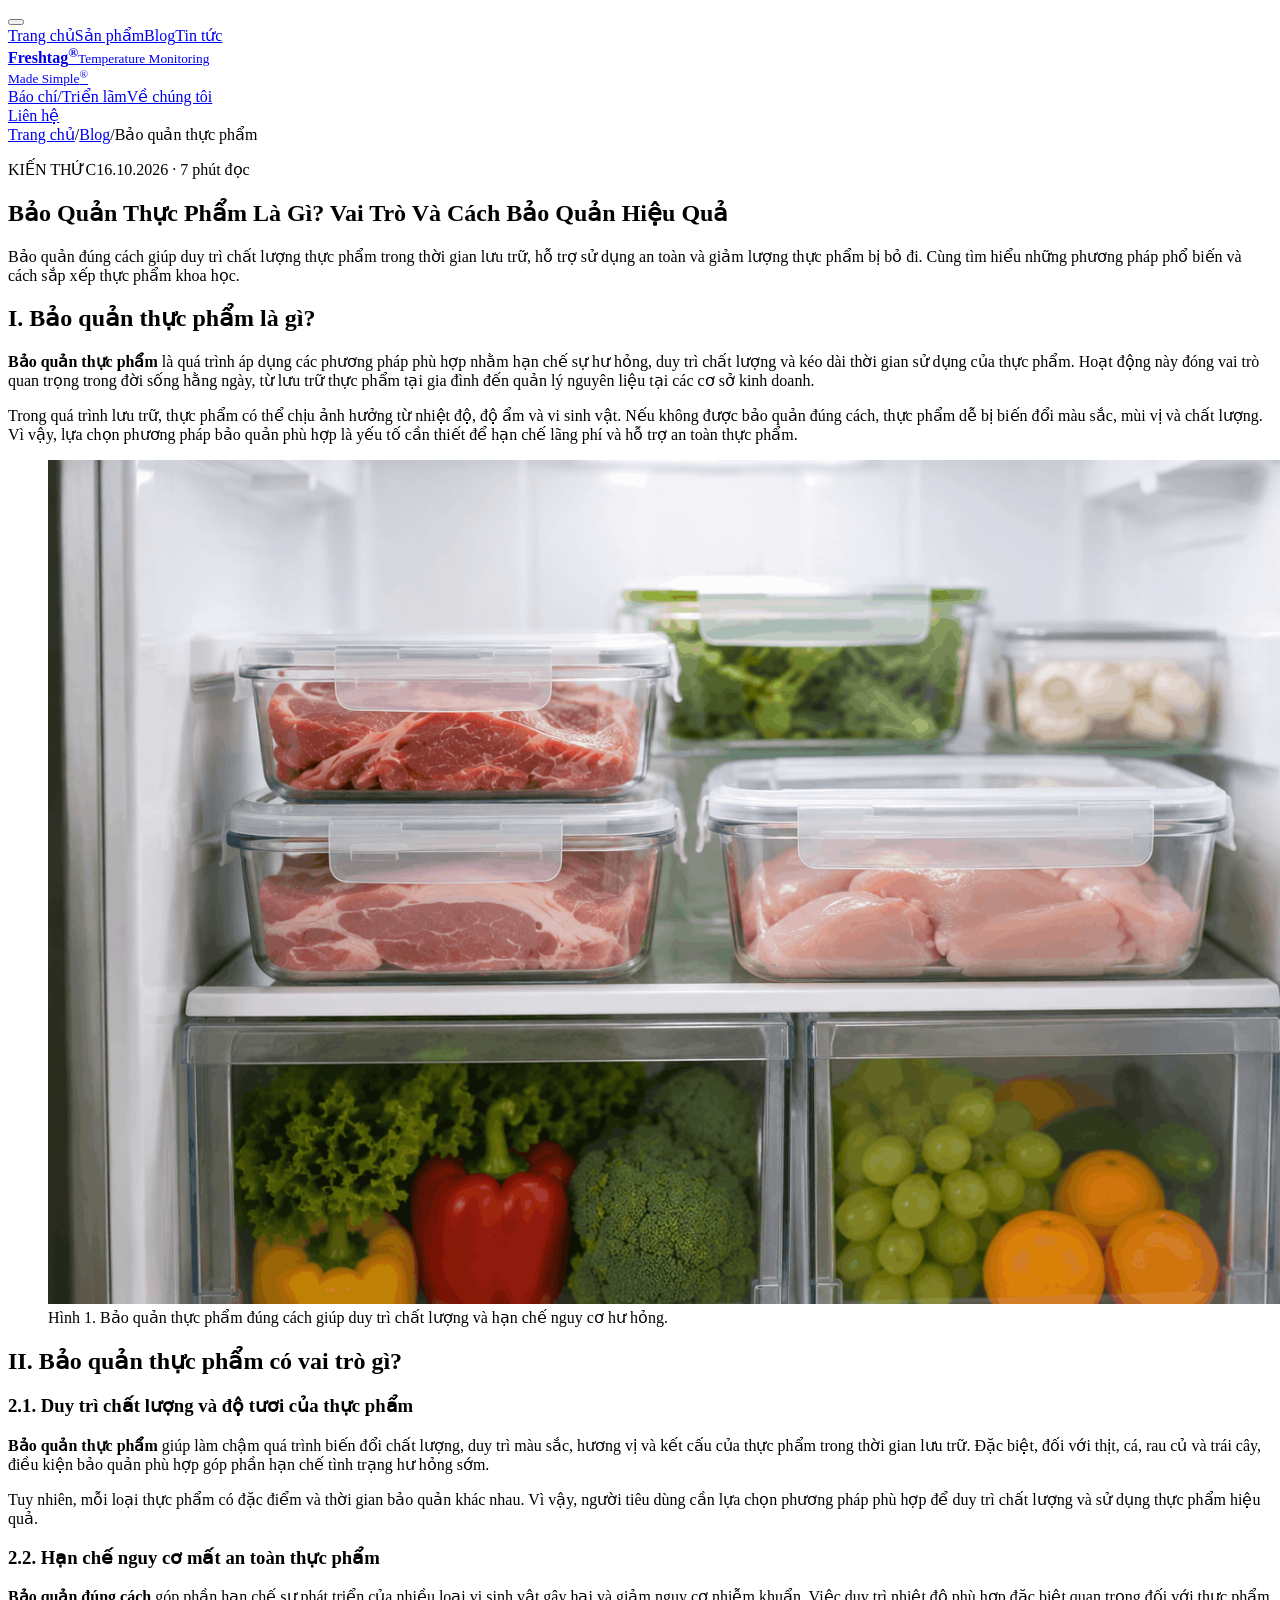
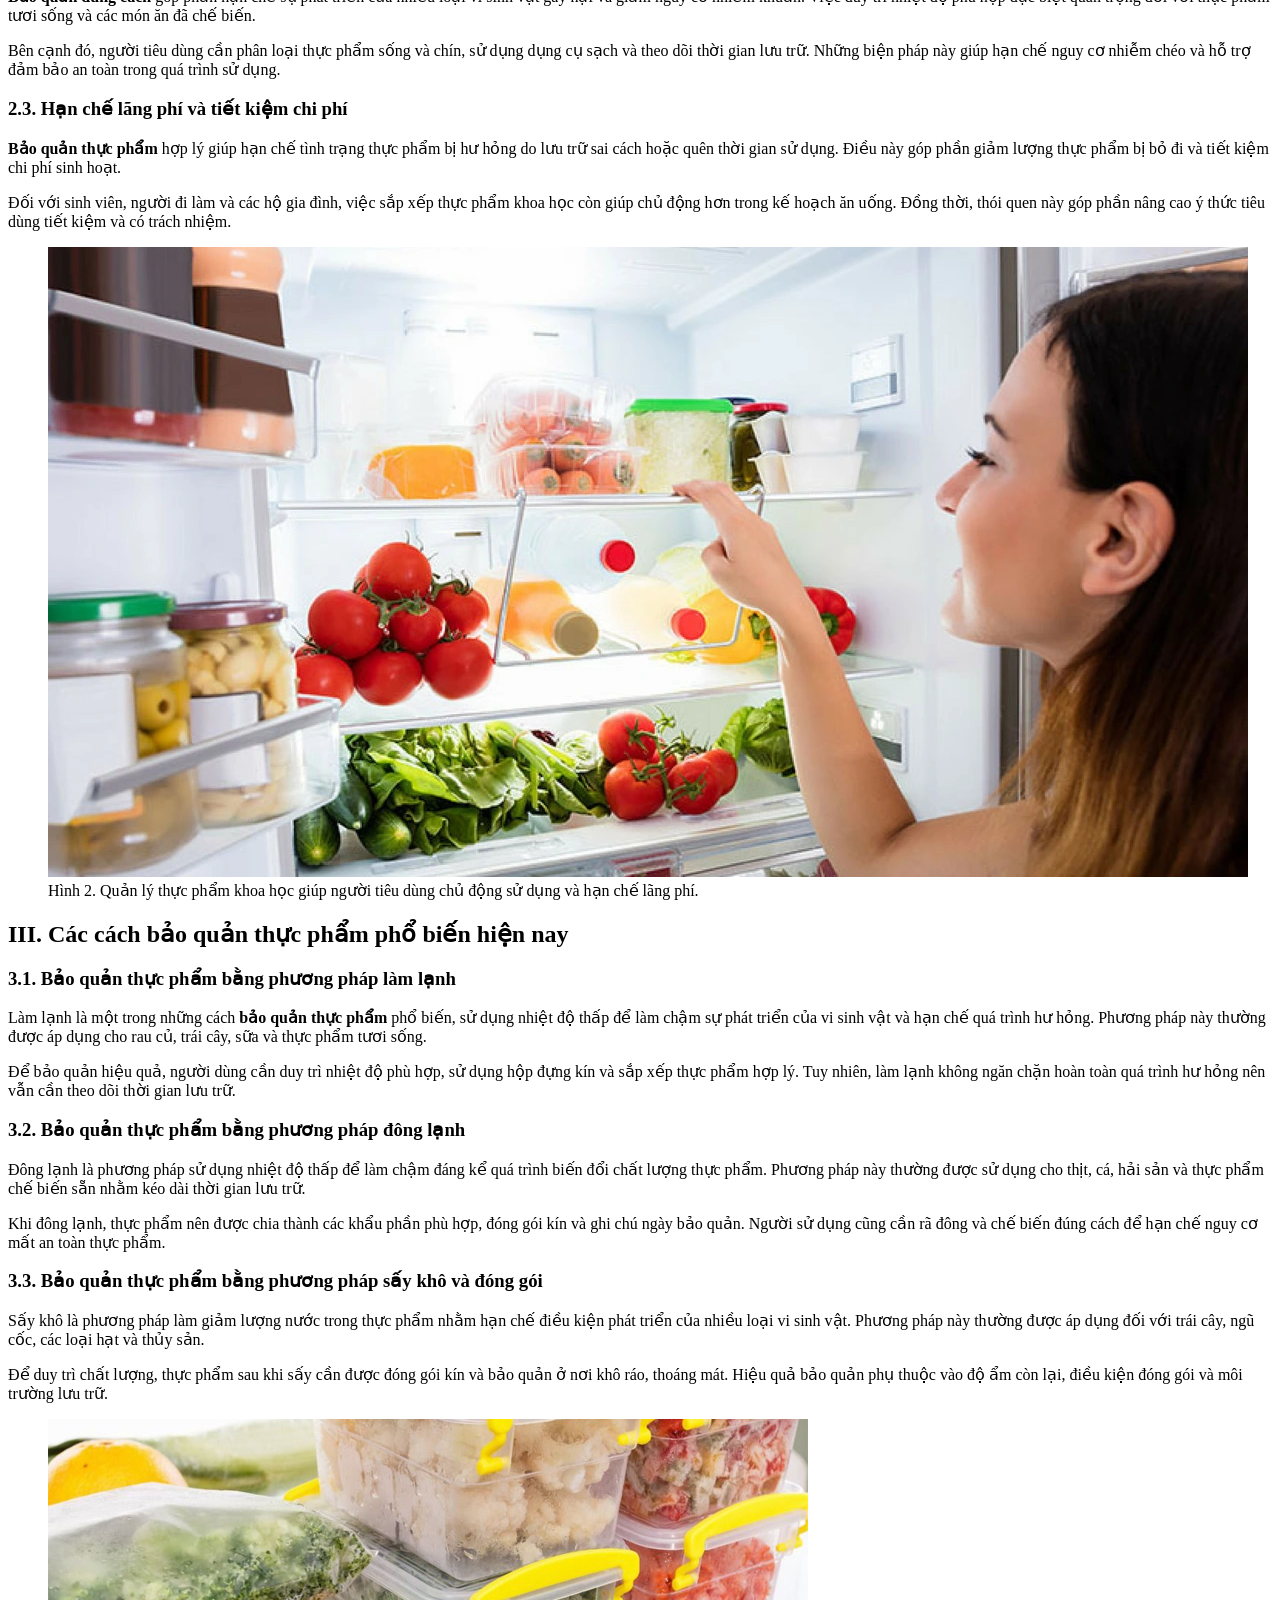
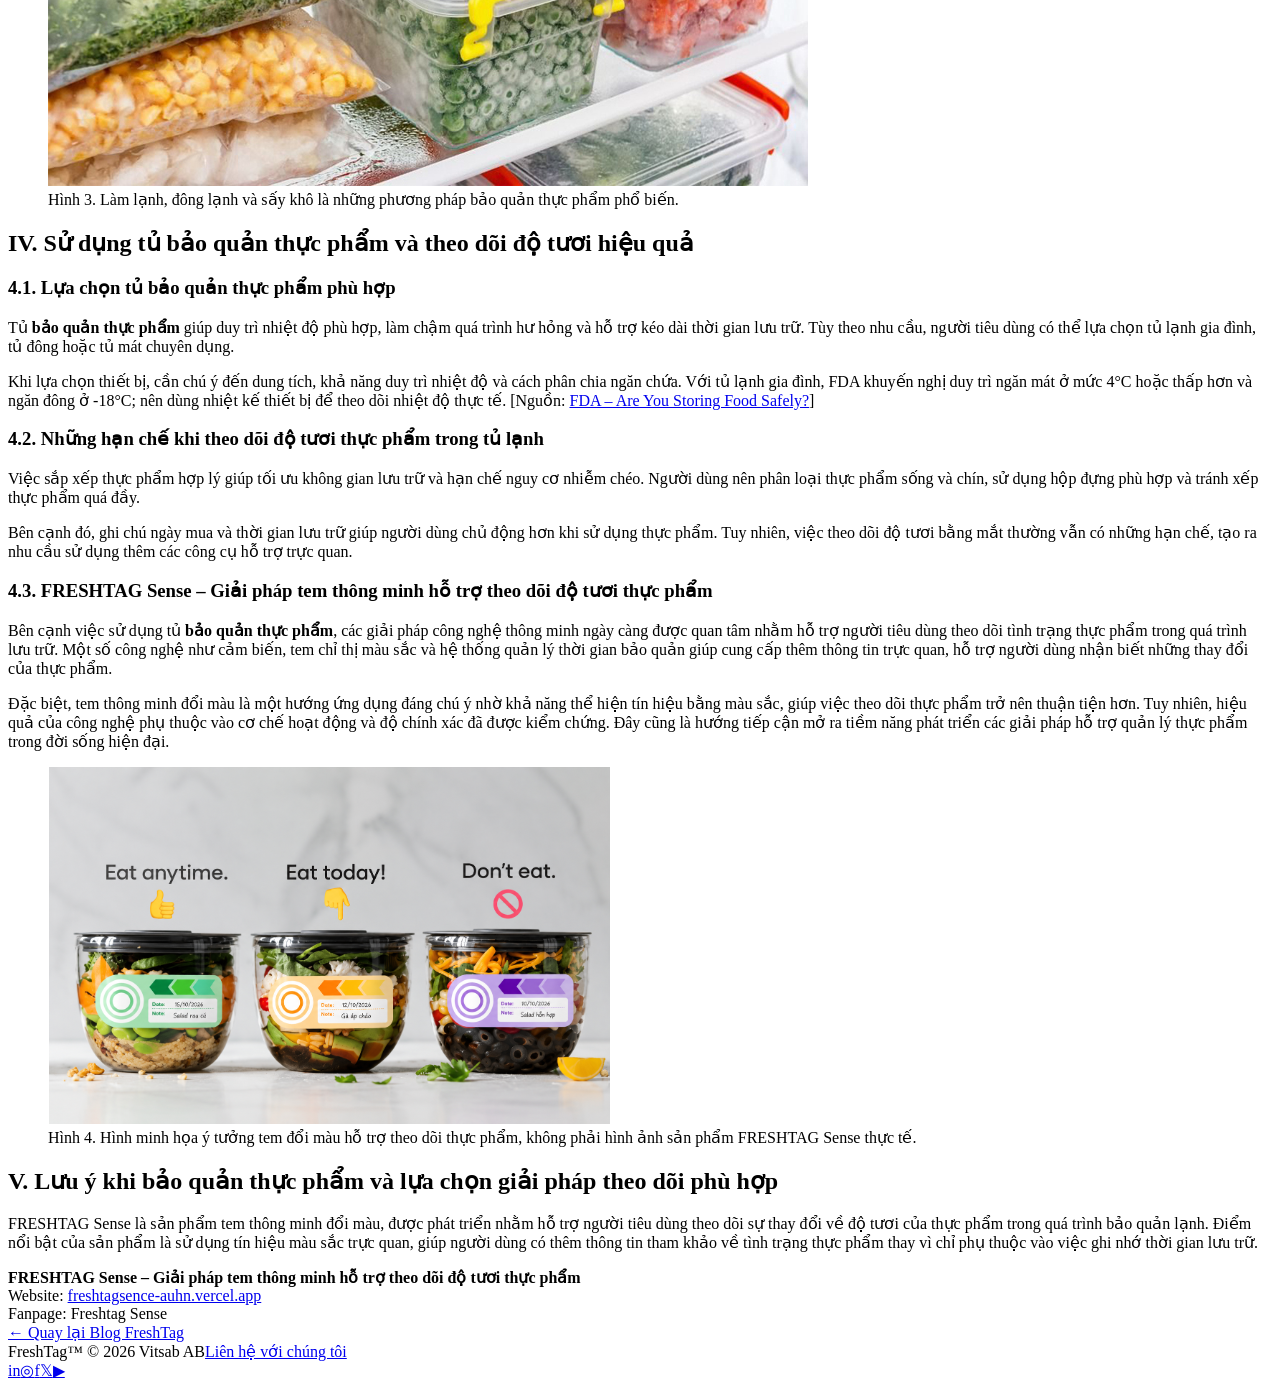
==== bai-viet-bao-quan-thuc-pham.html @ 9b14999d "anh blog 2" ====
<!doctype html>
<html lang="vi">
<head>
  <meta charset="utf-8">
  <meta name="viewport" content="width=device-width, initial-scale=1">
  <meta name="theme-color" content="#ffffff">
  <meta name="description" content="Tìm hiểu vai trò của việc bảo quản thực phẩm, các cách làm lạnh, đông lạnh, sấy khô và mẹo sắp xếp để duy trì chất lượng thực phẩm.">
  <meta name="robots" content="index,follow">
  <link rel="canonical" href="https://freshtag.vn/bai-viet-bao-quan-thuc-pham.html">
  <meta property="og:type" content="article">
  <meta property="og:title" content="Bảo Quản Thực Phẩm Là Gì? Vai Trò Và Cách Bảo Quản Hiệu Quả">
  <meta property="og:description" content="Các phương pháp bảo quản phổ biến và cách tổ chức thực phẩm để giữ chất lượng, hạn chế lãng phí.">
  <meta property="og:image" content="https://freshtag.vn/image/bao-quan-thuc-pham.svg">
  <meta property="og:url" content="https://freshtag.vn/bai-viet-bao-quan-thuc-pham.html">
  <title>Bảo Quản Thực Phẩm Là Gì? Vai Trò Và Cách Bảo Quản Hiệu Quả | FreshTag</title>
  <link rel="preconnect" href="https://fonts.googleapis.com">
  <link rel="preconnect" href="https://fonts.gstatic.com" crossorigin>
  <link rel="stylesheet" href="style.css">
  <script src="script.js" defer></script>
  <script type="application/ld+json">{"@context":"https://schema.org","@type":"BlogPosting","headline":"Bảo Quản Thực Phẩm Là Gì? Vai Trò Và Cách Bảo Quản Hiệu Quả","description":"Tìm hiểu vai trò của việc bảo quản thực phẩm, các cách làm lạnh, đông lạnh, sấy khô và mẹo sắp xếp để duy trì chất lượng thực phẩm.","image":"https://freshtag.vn/image/bao-quan-thuc-pham.svg","datePublished":"2026-10-16","dateModified":"2026-10-16","inLanguage":"vi","mainEntityOfPage":{"@type":"WebPage","@id":"https://freshtag.vn/bai-viet-bao-quan-thuc-pham.html"},"author":{"@type":"Organization","name":"FreshTag Sense"},"publisher":{"@type":"Organization","name":"FreshTag | Vitsab AB","url":"https://freshtag.vn/"}}</script>
</head>
<body>
  <header class="site-header"><div class="header-main"><button class="menu-toggle" type="button" aria-label="Mở menu" aria-expanded="false"><span></span><span></span><span></span></button><nav class="nav-group nav-left" aria-label="Điều hướng chính"><a href="index.html">Trang chủ</a><a href="san-pham.html">Sản phẩm</a><a class="active" href="blog.html" aria-current="page">Blog</a><a href="index.html#gioi-thieu">Tin tức</a></nav><a class="brand" href="index.html" aria-label="FreshTag — trang chủ"><span class="stoplight" aria-hidden="true"><i></i><i></i><i></i></span><span class="brand-wording"><strong>Freshtag<sup>®</sup></strong><small>Temperature Monitoring<br>Made Simple<sup>®</sup></small></span></a><nav class="nav-group nav-right" aria-label="Thông tin"><a href="index.html#san-pham">Báo chí/Triển lãm</a><a href="index.html#gioi-thieu">Về chúng tôi</a></nav></div><div class="contact-row"><span></span><a href="mailto:hello@freshtag.vn">Liên hệ</a><span></span></div></header>
  <main class="page-content article-page">
    <nav class="breadcrumbs" aria-label="Điều hướng đường dẫn"><a href="index.html">Trang chủ</a><span>/</span><a href="blog.html">Blog</a><span>/</span><span>Bảo quản thực phẩm</span></nav>
    <article>
      <header class="article-header"><p class="post-meta"><span>KIẾN THỨC</span><time datetime="2026-10-16">16.10.2026</time> · 7 phút đọc</p><h1>Bảo Quản Thực Phẩm Là Gì? Vai Trò Và Cách Bảo Quản Hiệu Quả</h1><p class="article-intro">Bảo quản đúng cách giúp duy trì chất lượng thực phẩm trong thời gian lưu trữ, hỗ trợ sử dụng an toàn và giảm lượng thực phẩm bị bỏ đi. Cùng tìm hiểu những phương pháp phổ biến và cách sắp xếp thực phẩm khoa học.</p></header>
      <div class="article-body">
        <h2>I. Bảo quản thực phẩm là gì?</h2>
        <p><strong>Bảo quản thực phẩm</strong> là quá trình áp dụng các phương pháp phù hợp nhằm hạn chế sự hư hỏng, duy trì chất lượng và kéo dài thời gian sử dụng của thực phẩm. Hoạt động này đóng vai trò quan trọng trong đời sống hằng ngày, từ lưu trữ thực phẩm tại gia đình đến quản lý nguyên liệu tại các cơ sở kinh doanh.</p>
        <p>Trong quá trình lưu trữ, thực phẩm có thể chịu ảnh hưởng từ nhiệt độ, độ ẩm và vi sinh vật. Nếu không được bảo quản đúng cách, thực phẩm dễ bị biến đổi màu sắc, mùi vị và chất lượng. Vì vậy, lựa chọn phương pháp bảo quản phù hợp là yếu tố cần thiết để hạn chế lãng phí và hỗ trợ an toàn thực phẩm.</p>
        <figure class="article-cover-image"><img src="./image/hinh 1 blog 2.png" alt="Thực phẩm tươi được phân loại trong tủ lạnh"><figcaption>Hình 1. Bảo quản thực phẩm đúng cách giúp duy trì chất lượng và hạn chế nguy cơ hư hỏng.</figcaption></figure>

        <h2>II. Bảo quản thực phẩm có vai trò gì?</h2>
        <h3>2.1. Duy trì chất lượng và độ tươi của thực phẩm</h3>
        <p><strong>Bảo quản thực phẩm</strong> giúp làm chậm quá trình biến đổi chất lượng, duy trì màu sắc, hương vị và kết cấu của thực phẩm trong thời gian lưu trữ. Đặc biệt, đối với thịt, cá, rau củ và trái cây, điều kiện bảo quản phù hợp góp phần hạn chế tình trạng hư hỏng sớm.</p>
        <p>Tuy nhiên, mỗi loại thực phẩm có đặc điểm và thời gian bảo quản khác nhau. Vì vậy, người tiêu dùng cần lựa chọn phương pháp phù hợp để duy trì chất lượng và sử dụng thực phẩm hiệu quả.</p>
        <h3>2.2. Hạn chế nguy cơ mất an toàn thực phẩm</h3>
        <p><strong>Bảo quản đúng cách</strong> góp phần hạn chế sự phát triển của nhiều loại vi sinh vật gây hại và giảm nguy cơ nhiễm khuẩn. Việc duy trì nhiệt độ phù hợp đặc biệt quan trọng đối với thực phẩm tươi sống và các món ăn đã chế biến.</p>
        <p>Bên cạnh đó, người tiêu dùng cần phân loại thực phẩm sống và chín, sử dụng dụng cụ sạch và theo dõi thời gian lưu trữ. Những biện pháp này giúp hạn chế nguy cơ nhiễm chéo và hỗ trợ đảm bảo an toàn trong quá trình sử dụng.</p>
        <h3>2.3. Hạn chế lãng phí và tiết kiệm chi phí</h3>
        <p><strong>Bảo quản thực phẩm</strong> hợp lý giúp hạn chế tình trạng thực phẩm bị hư hỏng do lưu trữ sai cách hoặc quên thời gian sử dụng. Điều này góp phần giảm lượng thực phẩm bị bỏ đi và tiết kiệm chi phí sinh hoạt.</p>
        <p>Đối với sinh viên, người đi làm và các hộ gia đình, việc sắp xếp thực phẩm khoa học còn giúp chủ động hơn trong kế hoạch ăn uống. Đồng thời, thói quen này góp phần nâng cao ý thức tiêu dùng tiết kiệm và có trách nhiệm.</p>
        <figure><img src="./image/hinh 2 blog 2.png" alt="Người phụ nữ sắp xếp hộp rau củ trong tủ lạnh gia đình"><figcaption>Hình 2. Quản lý thực phẩm khoa học giúp người tiêu dùng chủ động sử dụng và hạn chế lãng phí.</figcaption></figure>

        <h2>III. Các cách bảo quản thực phẩm phổ biến hiện nay</h2>
        <h3>3.1. Bảo quản thực phẩm bằng phương pháp làm lạnh</h3>
        <p>Làm lạnh là một trong những cách <strong>bảo quản thực phẩm</strong> phổ biến, sử dụng nhiệt độ thấp để làm chậm sự phát triển của vi sinh vật và hạn chế quá trình hư hỏng. Phương pháp này thường được áp dụng cho rau củ, trái cây, sữa và thực phẩm tươi sống.</p>
        <p>Để bảo quản hiệu quả, người dùng cần duy trì nhiệt độ phù hợp, sử dụng hộp đựng kín và sắp xếp thực phẩm hợp lý. Tuy nhiên, làm lạnh không ngăn chặn hoàn toàn quá trình hư hỏng nên vẫn cần theo dõi thời gian lưu trữ.</p>
        <h3>3.2. Bảo quản thực phẩm bằng phương pháp đông lạnh</h3>
        <p>Đông lạnh là phương pháp sử dụng nhiệt độ thấp để làm chậm đáng kể quá trình biến đổi chất lượng thực phẩm. Phương pháp này thường được sử dụng cho thịt, cá, hải sản và thực phẩm chế biến sẵn nhằm kéo dài thời gian lưu trữ.</p>
        <p>Khi đông lạnh, thực phẩm nên được chia thành các khẩu phần phù hợp, đóng gói kín và ghi chú ngày bảo quản. Người sử dụng cũng cần rã đông và chế biến đúng cách để hạn chế nguy cơ mất an toàn thực phẩm.</p>
        <h3>3.3. Bảo quản thực phẩm bằng phương pháp sấy khô và đóng gói</h3>
        <p>Sấy khô là phương pháp làm giảm lượng nước trong thực phẩm nhằm hạn chế điều kiện phát triển của nhiều loại vi sinh vật. Phương pháp này thường được áp dụng đối với trái cây, ngũ cốc, các loại hạt và thủy sản.</p>
        <p>Để duy trì chất lượng, thực phẩm sau khi sấy cần được đóng gói kín và bảo quản ở nơi khô ráo, thoáng mát. Hiệu quả bảo quản phụ thuộc vào độ ẩm còn lại, điều kiện đóng gói và môi trường lưu trữ.</p>
        <figure><img src="./image/hinh 3 blog 2.png" alt="Thực phẩm tươi, hũ bảo quản và túi thực phẩm đóng gói trên bàn bếp"><figcaption>Hình 3. Làm lạnh, đông lạnh và sấy khô là những phương pháp bảo quản thực phẩm phổ biến.</figcaption></figure>

        <h2>IV. Sử dụng tủ bảo quản thực phẩm và theo dõi độ tươi hiệu quả</h2>
        <h3>4.1. Lựa chọn tủ bảo quản thực phẩm phù hợp</h3>
        <p>Tủ <strong>bảo quản thực phẩm</strong> giúp duy trì nhiệt độ phù hợp, làm chậm quá trình hư hỏng và hỗ trợ kéo dài thời gian lưu trữ. Tùy theo nhu cầu, người tiêu dùng có thể lựa chọn tủ lạnh gia đình, tủ đông hoặc tủ mát chuyên dụng.</p>
        <p>Khi lựa chọn thiết bị, cần chú ý đến dung tích, khả năng duy trì nhiệt độ và cách phân chia ngăn chứa. Với tủ lạnh gia đình, FDA khuyến nghị duy trì ngăn mát ở mức 4°C hoặc thấp hơn và ngăn đông ở -18°C; nên dùng nhiệt kế thiết bị để theo dõi nhiệt độ thực tế. [Nguồn: <a href="https://www.fda.gov/consumers/consumer-updates/are-you-storing-food-safely" target="_blank" rel="noopener noreferrer">FDA – Are You Storing Food Safely?</a>]</p>
        <h3>4.2. Những hạn chế khi theo dõi độ tươi thực phẩm trong tủ lạnh</h3>
        <p>Việc sắp xếp thực phẩm hợp lý giúp tối ưu không gian lưu trữ và hạn chế nguy cơ nhiễm chéo. Người dùng nên phân loại thực phẩm sống và chín, sử dụng hộp đựng phù hợp và tránh xếp thực phẩm quá đầy.</p>
        <p>Bên cạnh đó, ghi chú ngày mua và thời gian lưu trữ giúp người dùng chủ động hơn khi sử dụng thực phẩm. Tuy nhiên, việc theo dõi độ tươi bằng mắt thường vẫn có những hạn chế, tạo ra nhu cầu sử dụng thêm các công cụ hỗ trợ trực quan.</p>
        <h3>4.3. FRESHTAG Sense – Giải pháp tem thông minh hỗ trợ theo dõi độ tươi thực phẩm</h3>
        <p>Bên cạnh việc sử dụng tủ <strong>bảo quản thực phẩm</strong>, các giải pháp công nghệ thông minh ngày càng được quan tâm nhằm hỗ trợ người tiêu dùng theo dõi tình trạng thực phẩm trong quá trình lưu trữ. Một số công nghệ như cảm biến, tem chỉ thị màu sắc và hệ thống quản lý thời gian bảo quản giúp cung cấp thêm thông tin trực quan, hỗ trợ người dùng nhận biết những thay đổi của thực phẩm.</p>
        <p>Đặc biệt, tem thông minh đổi màu là một hướng ứng dụng đáng chú ý nhờ khả năng thể hiện tín hiệu bằng màu sắc, giúp việc theo dõi thực phẩm trở nên thuận tiện hơn. Tuy nhiên, hiệu quả của công nghệ phụ thuộc vào cơ chế hoạt động và độ chính xác đã được kiểm chứng. Đây cũng là hướng tiếp cận mở ra tiềm năng phát triển các giải pháp hỗ trợ quản lý thực phẩm trong đời sống hiện đại.</p>
        <figure><img src="./image/hinh 4 blog 2.png" alt="Minh họa ba hộp thực phẩm với tem màu xanh, vàng và tím"><figcaption>Hình 4. Hình minh họa ý tưởng tem đổi màu hỗ trợ theo dõi thực phẩm, không phải hình ảnh sản phẩm FRESHTAG Sense thực tế.</figcaption></figure>

        <h2>V. Lưu ý khi bảo quản thực phẩm và lựa chọn giải pháp theo dõi phù hợp</h2>
        <p>FRESHTAG Sense là sản phẩm tem thông minh đổi màu, được phát triển nhằm hỗ trợ người tiêu dùng theo dõi sự thay đổi về độ tươi của thực phẩm trong quá trình bảo quản lạnh. Điểm nổi bật của sản phẩm là sử dụng tín hiệu màu sắc trực quan, giúp người dùng có thêm thông tin tham khảo về tình trạng thực phẩm thay vì chỉ phụ thuộc vào việc ghi nhớ thời gian lưu trữ.</p>
        <div class="article-brand"><strong>FRESHTAG Sense – Giải pháp tem thông minh hỗ trợ theo dõi độ tươi thực phẩm</strong><br>Website: <a href="https://freshtagsence-auhn.vercel.app/" target="_blank" rel="noopener noreferrer">freshtagsence-auhn.vercel.app</a><br>Fanpage: Freshtag Sense</div>
      </div>
    </article>
    <a class="text-link article-back" href="blog.html">← Quay lại Blog FreshTag</a>
  </main>
  <footer class="site-footer"><span>FreshTag™ © <span data-current-year>2026</span> Vitsab AB</span><a class="footer-contact" href="mailto:hello@freshtag.vn">Liên hệ với chúng tôi</a><nav class="social-links" aria-label="Mạng xã hội"><a class="social linkedin" href="https://www.linkedin.com/" aria-label="LinkedIn">in</a><a class="social instagram" href="https://www.instagram.com/" aria-label="Instagram">◎</a><a class="social facebook" href="https://www.facebook.com/" aria-label="Facebook">f</a><a class="social x-social" href="https://x.com/" aria-label="X">𝕏</a><a class="social youtube" href="https://www.youtube.com/" aria-label="YouTube">▶</a></nav></footer>
</body>
</html>
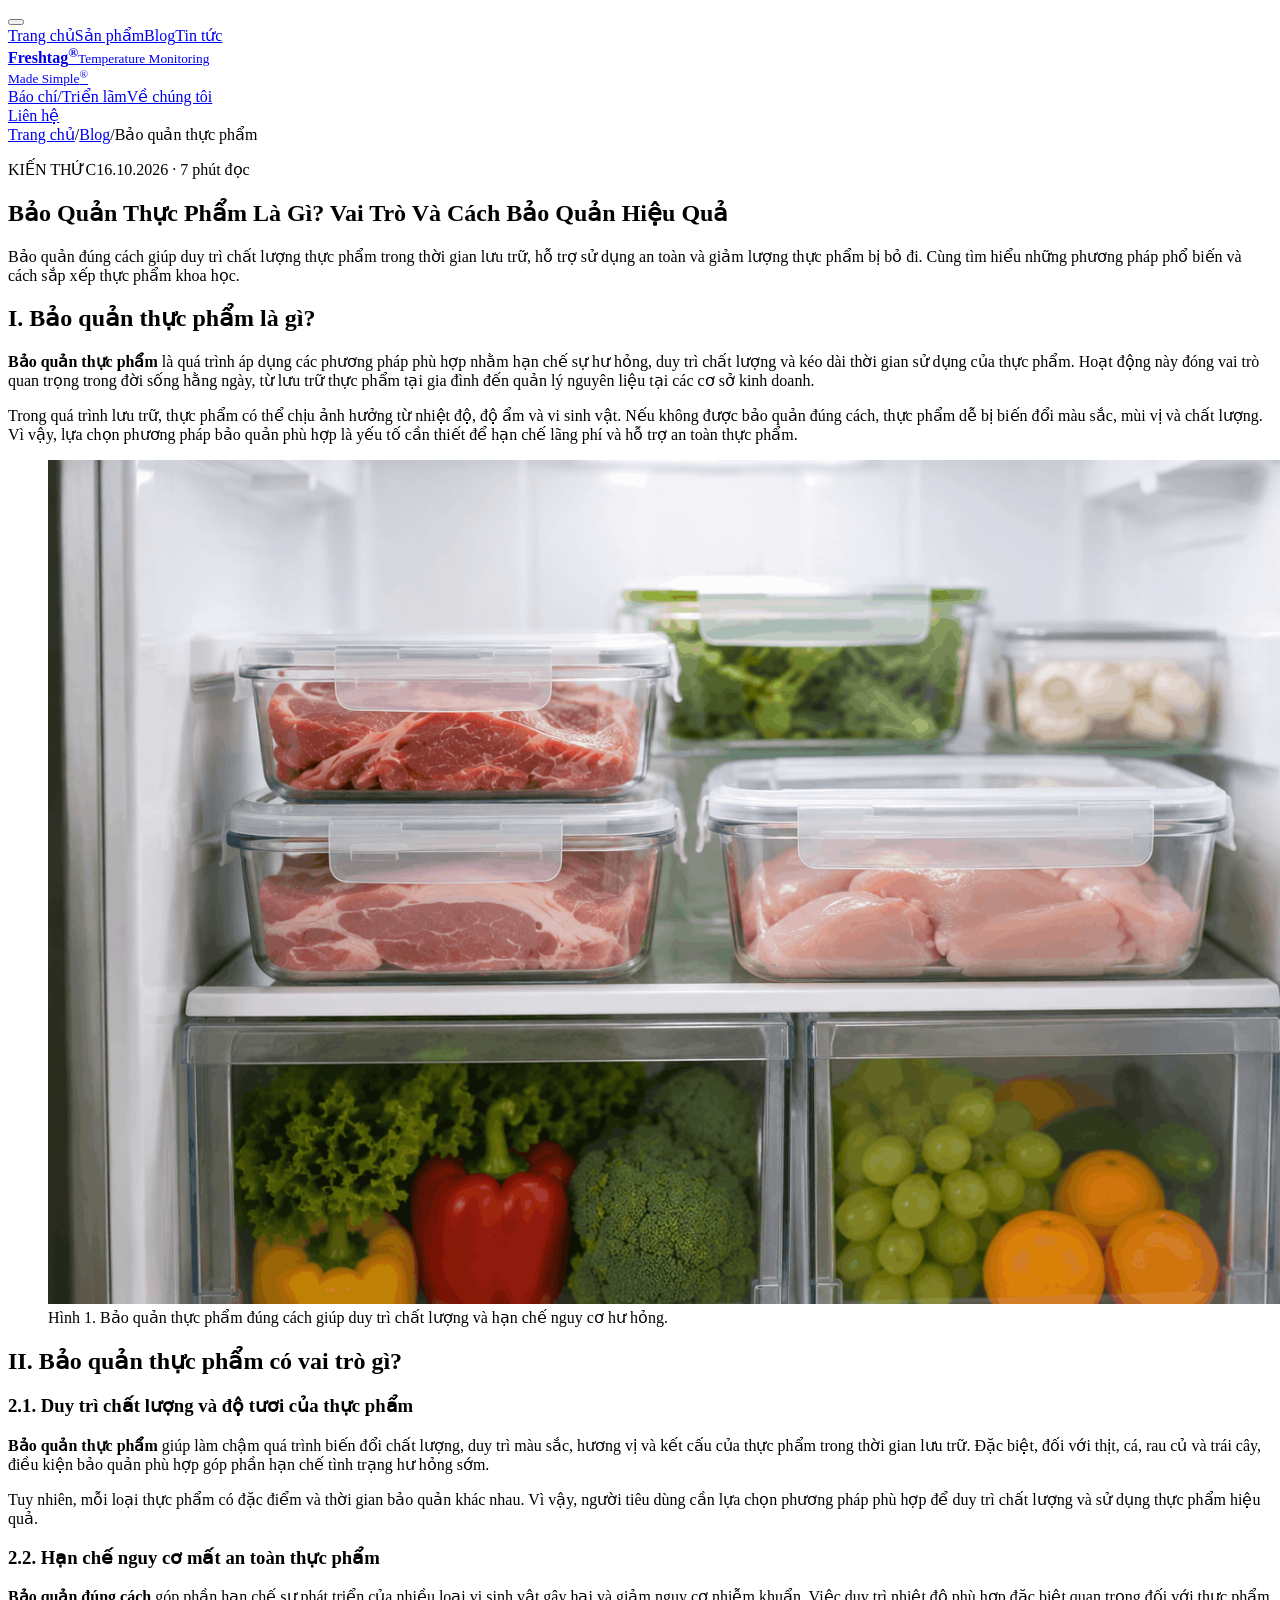
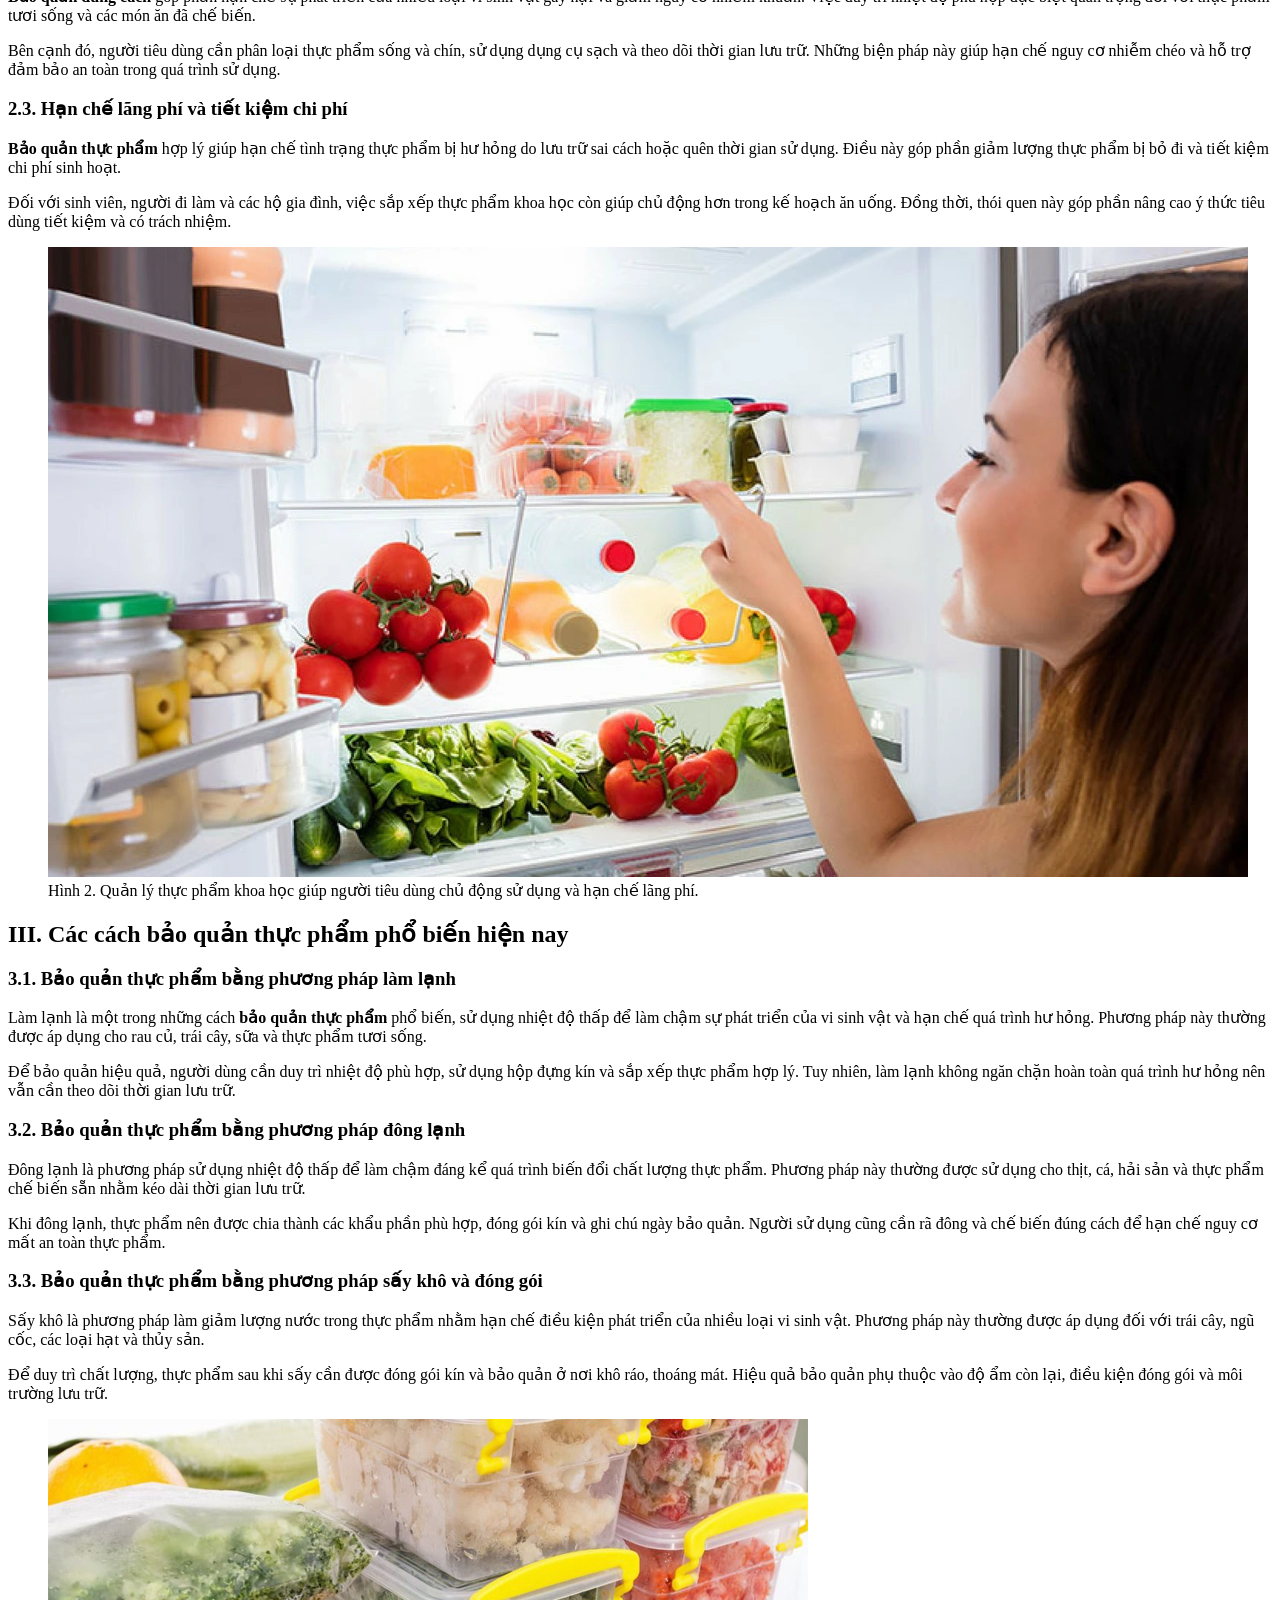
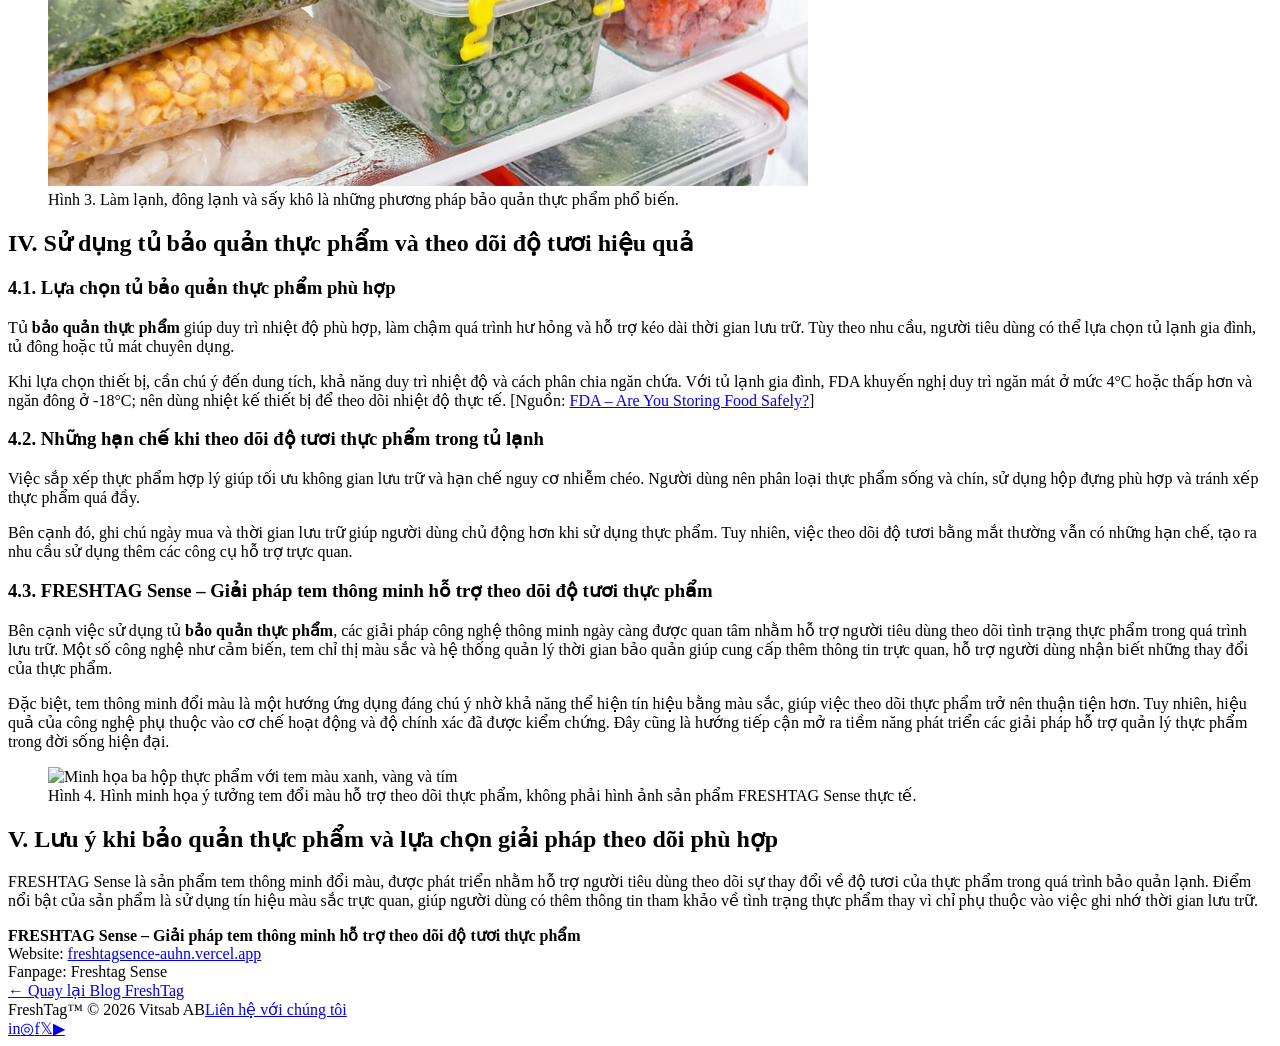
==== commit ed0fd893: "anh blog 3" ====
--- a/bai-viet-bao-quan-thuc-pham.html
+++ b/bai-viet-bao-quan-thuc-pham.html
@@ -65,7 +65,7 @@
         <h3>4.3. FRESHTAG Sense – Giải pháp tem thông minh hỗ trợ theo dõi độ tươi thực phẩm</h3>
         <p>Bên cạnh việc sử dụng tủ <strong>bảo quản thực phẩm</strong>, các giải pháp công nghệ thông minh ngày càng được quan tâm nhằm hỗ trợ người tiêu dùng theo dõi tình trạng thực phẩm trong quá trình lưu trữ. Một số công nghệ như cảm biến, tem chỉ thị màu sắc và hệ thống quản lý thời gian bảo quản giúp cung cấp thêm thông tin trực quan, hỗ trợ người dùng nhận biết những thay đổi của thực phẩm.</p>
         <p>Đặc biệt, tem thông minh đổi màu là một hướng ứng dụng đáng chú ý nhờ khả năng thể hiện tín hiệu bằng màu sắc, giúp việc theo dõi thực phẩm trở nên thuận tiện hơn. Tuy nhiên, hiệu quả của công nghệ phụ thuộc vào cơ chế hoạt động và độ chính xác đã được kiểm chứng. Đây cũng là hướng tiếp cận mở ra tiềm năng phát triển các giải pháp hỗ trợ quản lý thực phẩm trong đời sống hiện đại.</p>
-        <figure><img src="./image/hinh 4 blog 2.png" alt="Minh họa ba hộp thực phẩm với tem màu xanh, vàng và tím"><figcaption>Hình 4. Hình minh họa ý tưởng tem đổi màu hỗ trợ theo dõi thực phẩm, không phải hình ảnh sản phẩm FRESHTAG Sense thực tế.</figcaption></figure>
+        <figure><img src="image/" alt="Minh họa ba hộp thực phẩm với tem màu xanh, vàng và tím"><figcaption>Hình 4. Hình minh họa ý tưởng tem đổi màu hỗ trợ theo dõi thực phẩm, không phải hình ảnh sản phẩm FRESHTAG Sense thực tế.</figcaption></figure>
 
         <h2>V. Lưu ý khi bảo quản thực phẩm và lựa chọn giải pháp theo dõi phù hợp</h2>
         <p>FRESHTAG Sense là sản phẩm tem thông minh đổi màu, được phát triển nhằm hỗ trợ người tiêu dùng theo dõi sự thay đổi về độ tươi của thực phẩm trong quá trình bảo quản lạnh. Điểm nổi bật của sản phẩm là sử dụng tín hiệu màu sắc trực quan, giúp người dùng có thêm thông tin tham khảo về tình trạng thực phẩm thay vì chỉ phụ thuộc vào việc ghi nhớ thời gian lưu trữ.</p>
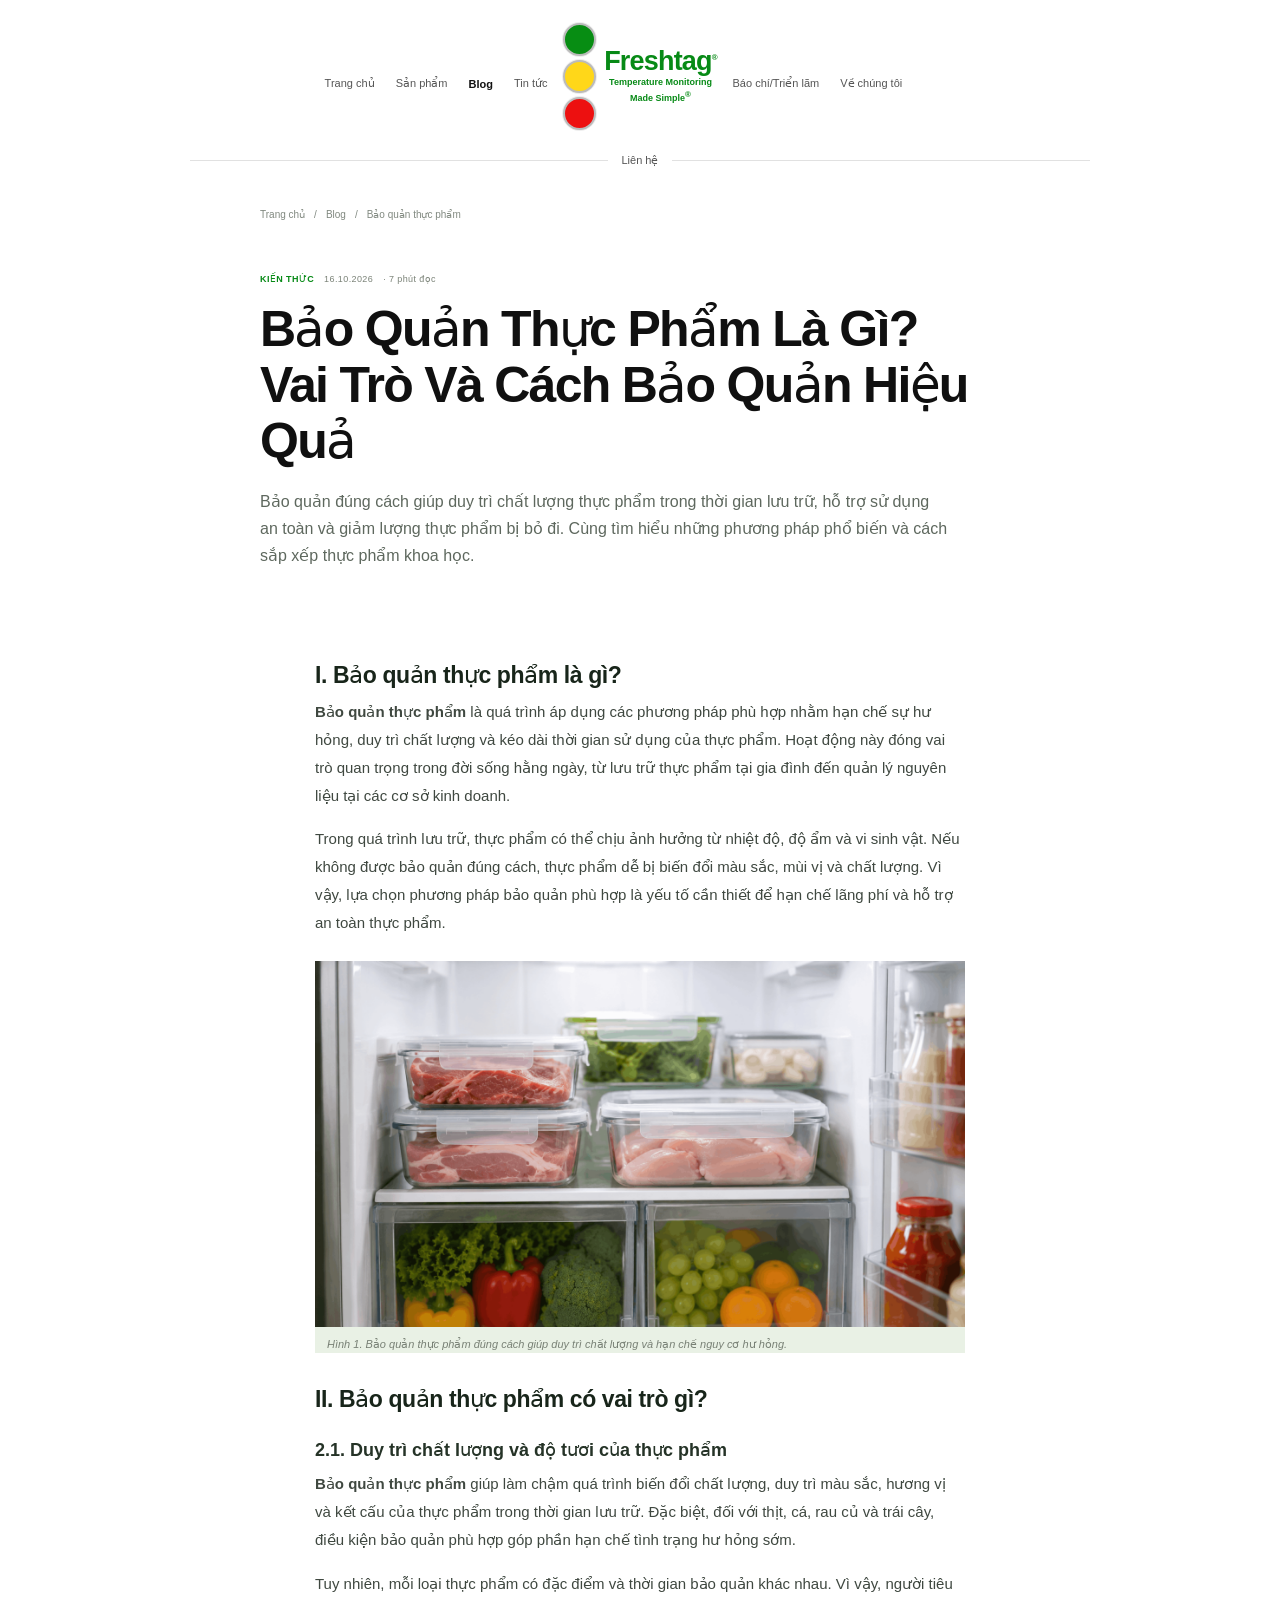
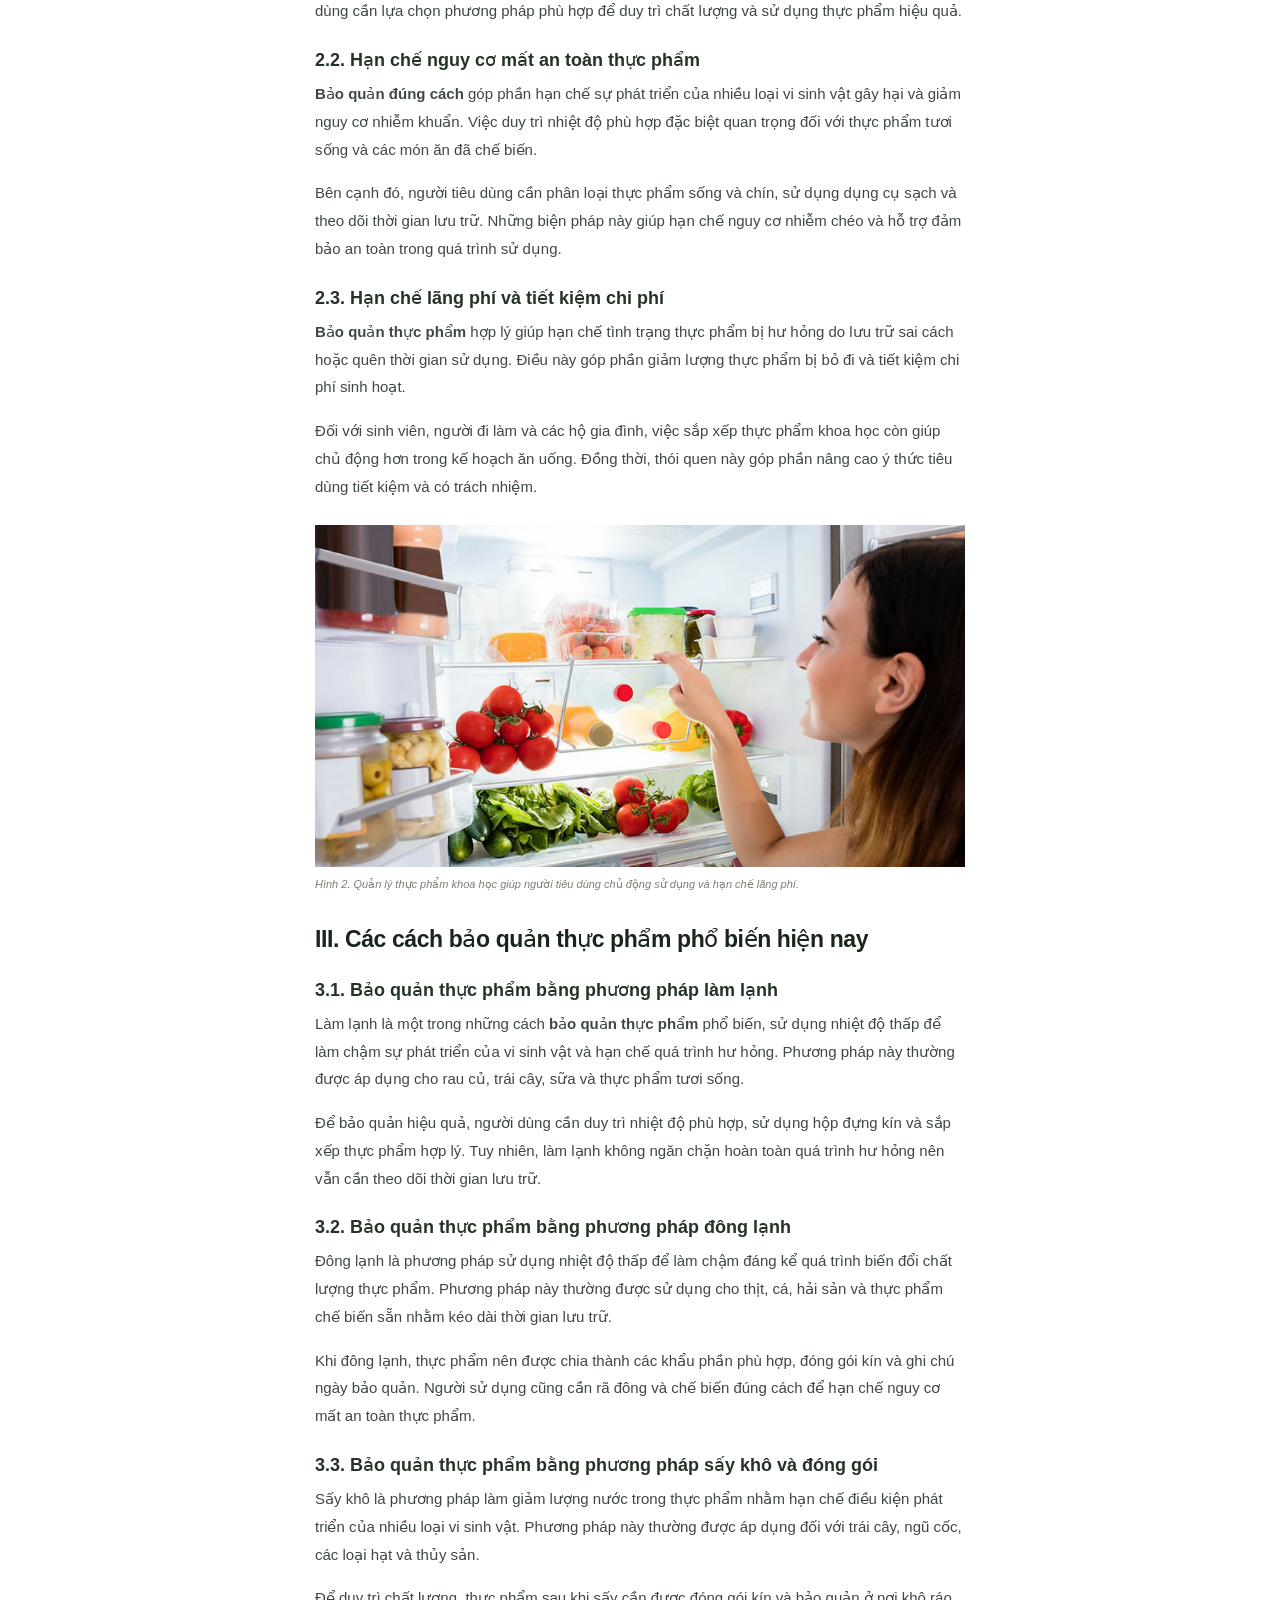
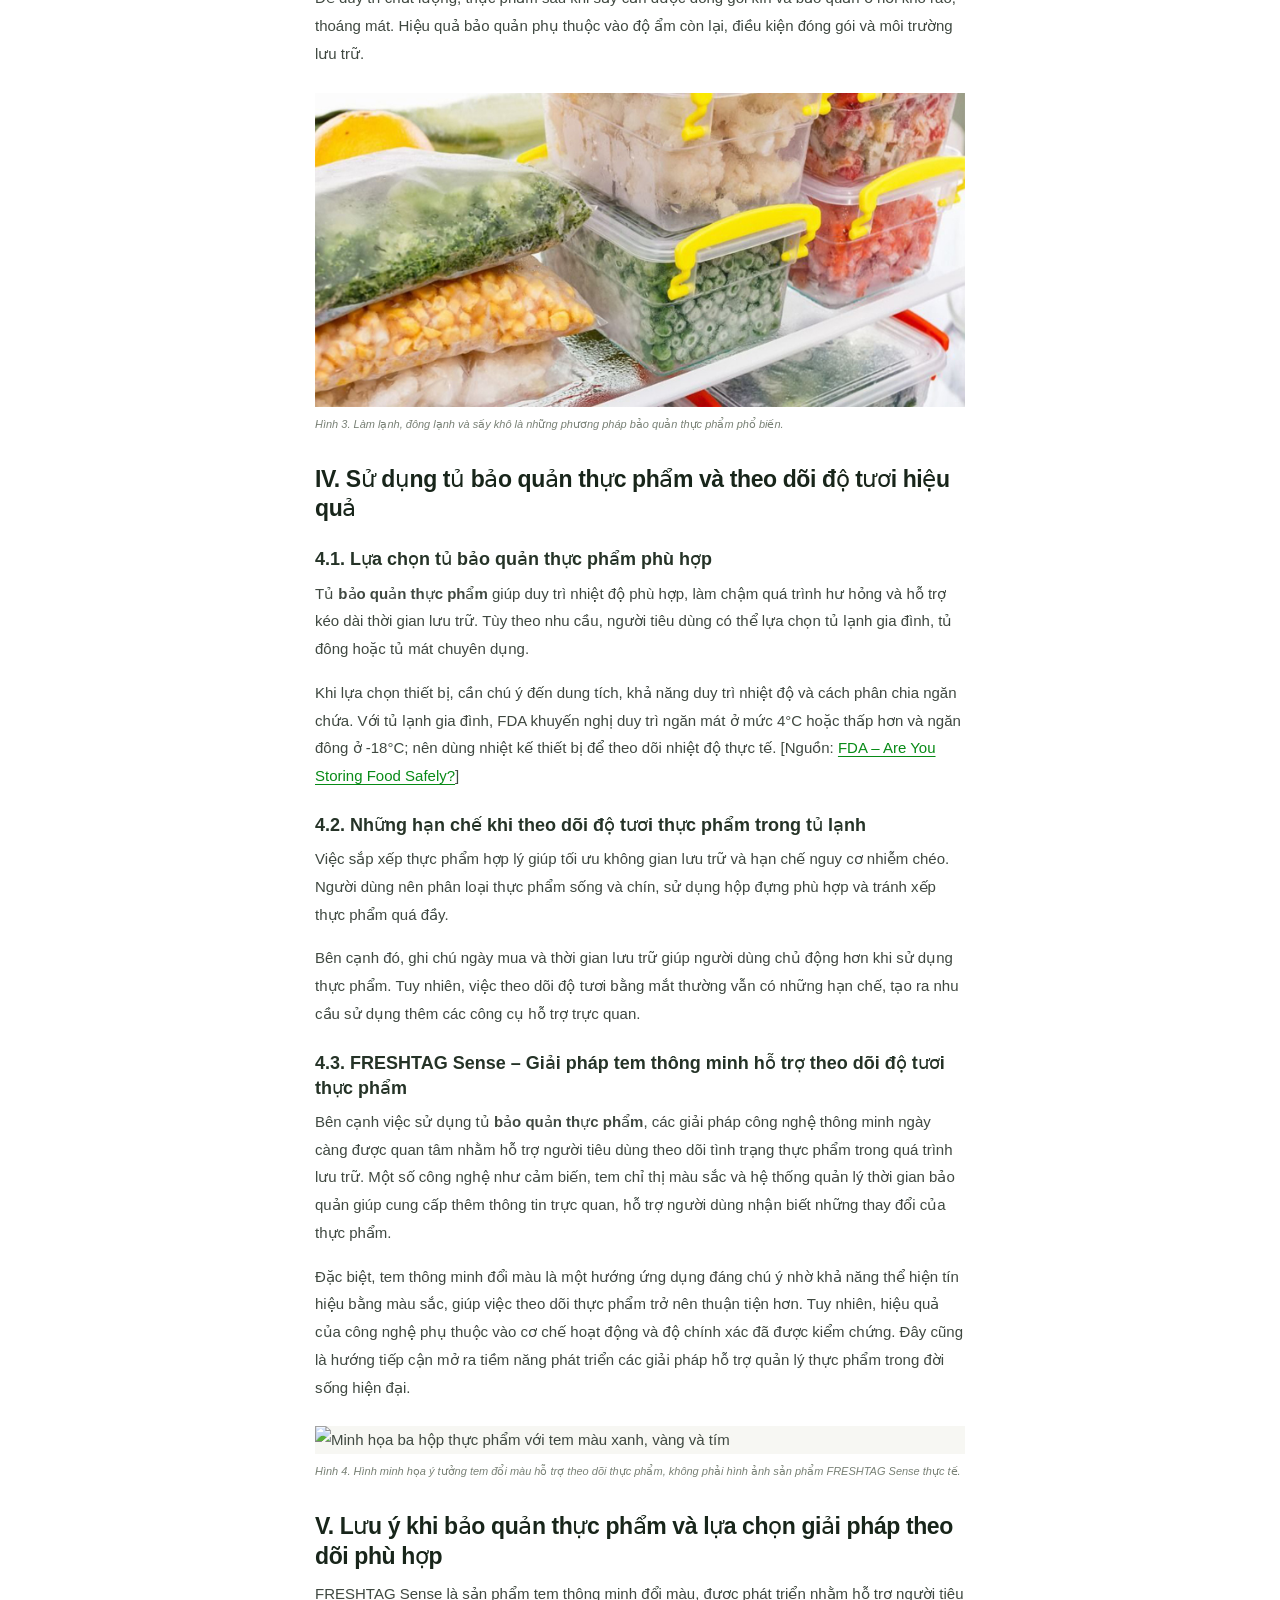
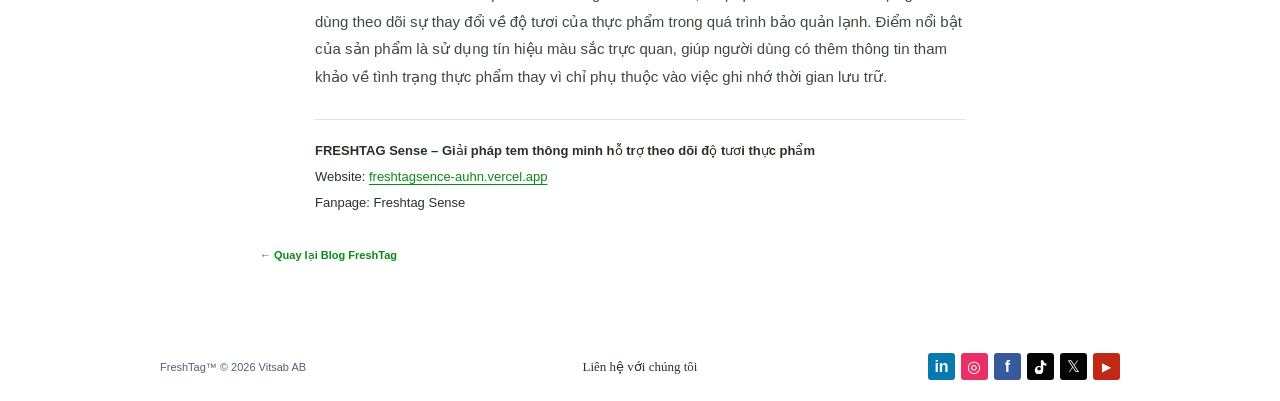
==== commit 58ef0865: "fb and tik tok" ====
--- a/bai-viet-bao-quan-thuc-pham.html
+++ b/bai-viet-bao-quan-thuc-pham.html
@@ -74,6 +74,6 @@
     </article>
     <a class="text-link article-back" href="blog.html">← Quay lại Blog FreshTag</a>
   </main>
-  <footer class="site-footer"><span>FreshTag™ © <span data-current-year>2026</span> Vitsab AB</span><a class="footer-contact" href="mailto:hello@freshtag.vn">Liên hệ với chúng tôi</a><nav class="social-links" aria-label="Mạng xã hội"><a class="social linkedin" href="https://www.linkedin.com/" aria-label="LinkedIn">in</a><a class="social instagram" href="https://www.instagram.com/" aria-label="Instagram">◎</a><a class="social facebook" href="https://www.facebook.com/" aria-label="Facebook">f</a><a class="social x-social" href="https://x.com/" aria-label="X">𝕏</a><a class="social youtube" href="https://www.youtube.com/" aria-label="YouTube">▶</a></nav></footer>
+  <footer class="site-footer"><span>FreshTag™ © <span data-current-year>2026</span> Vitsab AB</span><a class="footer-contact" href="mailto:hello@freshtag.vn">Liên hệ với chúng tôi</a><nav class="social-links" aria-label="Mạng xã hội"><a class="social linkedin" href="https://www.linkedin.com/" aria-label="LinkedIn">in</a><a class="social instagram" href="https://www.instagram.com/" aria-label="Instagram">◎</a><a class="social facebook" href="https://www.facebook.com/share/1HzNCkE6PV/" aria-label="Facebook" target="_blank" rel="noopener noreferrer">f</a><a class="social tiktok" href="https://www.tiktok.com/@freshtagsense" aria-label="TikTok" target="_blank" rel="noopener noreferrer"><svg viewBox="0 0 24 24" aria-hidden="true" focusable="false"><path d="M19.59 6.69a4.83 4.83 0 0 1-3.16-4.2V2h-3.8v13.67a2.9 2.9 0 0 1-2.9 2.9 2.9 2.9 0 1 1 2.9-2.9v-3.9a6.8 6.8 0 1 0 3.8 6.1V9.2a8.55 8.55 0 0 0 5 1.6V7a4.8 4.8 0 0 1-1.84-.31Z"/></svg></a><a class="social x-social" href="https://x.com/" aria-label="X">𝕏</a><a class="social youtube" href="https://www.youtube.com/" aria-label="YouTube">▶</a></nav></footer>
 </body>
 </html>
--- a/style.css
+++ b/style.css
@@ -0,0 +1,146 @@
+:root {
+  font-family: Roboto, Arial, sans-serif;
+  color: #101010;
+  background: #fff;
+  font-synthesis: none;
+  text-rendering: optimizeLegibility;
+  -webkit-font-smoothing: antialiased;
+  --green: #078a16;
+  --gray: #d9d9d9;
+}
+
+* { box-sizing: border-box; }
+html { scroll-behavior: smooth; }
+body { margin: 0; min-width: 320px; min-height: 100vh; display: flex; flex-direction: column; background: #fff; }
+a { color: inherit; text-decoration: none; }
+.site-header { width: min(900px, calc(100% - 36px)); margin: 14px auto 0; }
+.header-main { min-height: 124px; display: grid; grid-template-columns: 1fr 185px 1fr; align-items: center; position: relative; }
+.nav-group { display: flex; align-items: center; justify-content: flex-end; gap: 21px; padding-top: 15px; white-space: nowrap; }
+.nav-right { justify-content: flex-start; }
+.nav-group a { font-size: 11px; color: #555; }
+.nav-group a.active { color: #111; font-weight: 700; }
+.nav-group a:hover, .contact-row a:hover, .footer-contact:hover { color: var(--green); }
+.chevron { margin-left: 3px; color: #777; }
+.brand { min-height: 114px; display: flex; align-items: center; justify-content: center; gap: 8px; color: var(--green); }
+.stoplight { display: flex; flex-direction: column; gap: 4px; }
+.stoplight i { width: 33px; height: 33px; display: block; border: 2px solid #bbb; border-radius: 50%; background: #078d13; box-shadow: 0 0 0 1px #eee; }
+.stoplight i:nth-child(2) { background: #ffd719; }
+.stoplight i:nth-child(3) { background: #ed1010; }
+.brand-wording { display: flex; flex-direction: column; text-align: center; }
+.brand-wording strong { font-size: 27px; line-height: 1.05; letter-spacing: -.8px; }
+.brand-wording sup { font-size: 8px; vertical-align: super; }
+.brand-wording small { font-size: 9px; line-height: 1.45; font-weight: 700; }
+.contact-row { height: 44px; display: grid; grid-template-columns: 1fr auto 1fr; align-items: center; gap: 14px; }
+.contact-row span { height: 1px; background: #e1e1e1; }
+.contact-row a { font-size: 11px; color: #555; }
+.menu-toggle { display: none; }
+.page-content { width: min(900px, calc(100% - 36px)); margin: 0 auto; }
+.hero-stage { margin: 16px 0 30px; }
+.hero-image { display: block; width: 100%; height: auto; }
+.work-illustration { align-self: end; }
+.work-illustration svg { display: block; width: 100%; max-height: 220px; }
+.hero-title { margin: 0; font-size: 40px; line-height: 1.24; letter-spacing: -1.7px; font-weight: 700; }
+.label-sequence { display: flex; align-items: flex-start; justify-content: space-between; gap: 6px; }
+.state-card { flex: 1 1 0; min-width: 0; text-align: center; position: relative; }
+.mini-label { width: 100%; height: 82px; position: relative; overflow: hidden; display: grid; grid-template-columns: 1fr 31px; grid-template-rows: auto auto 1fr; padding: 7px 5px; text-align: left; background: linear-gradient(90deg,#eff0ed,#fff 68%,#e8e8e6); border: 1px solid #e3e3e3; border-radius: 7px; box-shadow: 0 1px 2px #00000010; }
+.mini-label:before { content: ""; position: absolute; top: 0; left: 0; bottom: 0; width: 50%; background: linear-gradient(#85b93a 0 49%,#f56826 49% 100%); }
+.mini-label>b,.mini-label>small,.mini-label>.state-dot,.mini-label>.warning { position: relative; z-index: 1; grid-column: 1; margin-left: 4px; }
+.mini-label>b { color: #fff; font-size: 8px; line-height: 9px; }
+.mini-label>b sup { font-size: 5px; }
+.mini-label>small { color: #fff; font-size: 5px; line-height: 7px; }
+.state-dot { justify-self: center; align-self: center; width: 30px; height: 30px; border-radius: 50%; grid-row: 2 / 4; grid-column: 1 !important; margin: 0 !important; border: 1px solid #fff9; box-shadow: 0 1px 3px #0003; }
+.dot-white { background: #f9f7da; }.dot-green { background: #74a92d; }.dot-red { background: #e83d21; }
+.mini-label>.warning { align-self: end; font-size: 4px; line-height: 5px; color: #fff; }
+.mini-label>strong { position: absolute; right: 4px; top: 34px; font-size: 8px; }
+.mini-label>.label-code { position: absolute; right: 4px; top: 48px; color: #6e6e6e; }
+.state-name { display: block; margin-top: 4px; font-size: 12px; white-space: nowrap; }
+.state-count { display: inline-grid; place-items: center; margin-top: 8px; width: 17px; height: 17px; border-radius: 50%; color: #fff; font-size: 9px; }
+.count-green { background: #aecb60; }.count-yellow { background: #8ebd3d; }.count-red { background: #f1533e; }
+.state-arrow { align-self: flex-end; margin: 0 -3px 5px; font-size: 16px; }
+.arrow-green { color: #a8c95c; }.arrow-red { color: #f16349; }
+.video-intro { display: grid; grid-template-columns: 1fr 1fr; align-items: center; gap: 8%; margin: 28px 0 58px; }
+.video-frame { width: 100%; aspect-ratio: 16 / 9; background: #eee; }
+.video-frame iframe { width: 100%; height: 100%; border: 0; display: block; }
+.video-copy { color: #667183; text-align: center; font-size: 12px; line-height: 1.7; font-style: italic; }
+.video-copy p { margin: 7px 0; }
+.about-copy { font-size: 12px; line-height: 1.7; text-align: justify; margin: 0 0 100px; }
+.about-copy p { margin: 0 0 12px; }
+.site-footer { width: min(960px, calc(100% - 36px)); margin: auto auto 0; min-height: 68px; display: grid; grid-template-columns: 1fr 1fr 1fr; align-items: center; gap: 20px; color: #526176; font-size: 11px; }
+.footer-contact { justify-self: center; font-family: Georgia, serif; font-size: 13px; color: #2b3040; }
+.social-links { display: flex; justify-content: flex-end; gap: 6px; }
+.social { width: 27px; height: 27px; display: grid; place-items: center; border-radius: 3px; color: #fff; font-size: 16px; font-weight: 700; }
+.linkedin { background: #0879ae; }.instagram { background: #e82f67; }.facebook { background: #385a9c; }.x-social { background: #050505; }.youtube { background: #c12816; font-size: 12px; }
+
+/* Product and editorial pages */
+.product-page,.blog-page { padding-bottom: 70px; }
+.product-hero { padding: 65px 7% 48px; text-align: center; background: #f5f8f2; border-radius: 4px; }
+.eyebrow { margin: 0 0 14px; color: var(--green); font-size: 10px; font-weight: 700; letter-spacing: 1.5px; }
+.product-hero h1,.blog-heading h1 { max-width: 690px; margin: 0 auto; font-size: clamp(35px, 6vw, 58px); line-height: 1.08; letter-spacing: -2px; }
+.lead { max-width: 610px; margin: 20px auto 25px; color: #59645a; font-size: 16px; line-height: 1.7; }
+.button-link { min-height: 45px; display: inline-flex; align-items: center; justify-content: center; gap: 22px; padding: 0 20px; background: var(--green); color: #fff; font-size: 12px; font-weight: 700; transition: background .2s, transform .2s; }
+.button-link:hover { background: #066b12; transform: translateY(-1px); }
+.product-visual { max-width: 600px; min-height: 160px; margin: 44px auto 0; padding: 20px; display: flex; align-items: center; justify-content: center; gap: 30px; background: linear-gradient(135deg,#e7ede4,#f9fbf7); }
+.visual-label { width: 190px; min-height: 116px; padding: 14px; display: grid; grid-template-columns: 1fr 48px; align-content: center; color: #fff; text-align: left; background: linear-gradient(110deg,#468b2c 0 68%,#f2f0dd 68%); box-shadow: 0 12px 25px #15280c22; transform: rotate(-4deg); }
+.visual-label>b { font-size: 13px; }.visual-label>b sup { font-size: 7px; }.visual-label>span { font-size: 6px; letter-spacing: 1px; }.visual-label>.visual-dot { grid-column: 2; grid-row: 1 / 3; align-self: center; width: 40px; height: 40px; border-radius: 50%; background: #8cb43e; border: 3px solid #ffffff99; box-shadow: 0 2px 5px #0003; }.visual-label>strong { grid-column: 1 / -1; margin-top: 15px; font-size: 8px; letter-spacing: 1px; }.visual-warn { transform: rotate(4deg); background: linear-gradient(110deg,#dc8e27 0 68%,#f2f0dd 68%); }.visual-warn>.visual-dot { background: #e0a52e; }.visual-arrow { color: #82917e; font-size: 24px; }
+.product-section { display: grid; grid-template-columns: 1fr 1fr; gap: 12%; align-items: start; padding: 78px 4% 56px; }.product-section h2,.product-cta h2,.blog-cta h2 { margin: 0; font-size: 32px; line-height: 1.2; letter-spacing: -1px; }.product-copy { color: #606b60; font-size: 14px; line-height: 1.8; }.product-copy p:first-child { margin-top: 0; }
+.benefit-grid { display: grid; grid-template-columns: repeat(3,1fr); border-top: 1px solid #e2e8df; border-bottom: 1px solid #e2e8df; }.benefit-grid article { padding: 27px 25px 32px; }.benefit-grid article+article { border-left: 1px solid #e2e8df; }.benefit-number { color: #83a77c; font-size: 11px; }.benefit-grid h3 { margin: 16px 0 9px; font-size: 19px; }.benefit-grid p,.product-cta p:not(.eyebrow),.blog-cta p:not(.eyebrow) { margin: 0; color: #667166; font-size: 13px; line-height: 1.7; }
+.product-cta,.blog-cta { margin-top: 55px; padding: 32px 36px; display: flex; align-items: center; justify-content: space-between; gap: 30px; background: #f4f7f1; }.product-cta h2,.blog-cta h2 { max-width: 500px; margin-bottom: 9px; font-size: 25px; }.product-cta p:not(.eyebrow) { max-width: 520px; }
+.blog-heading { padding: 54px 0 30px; text-align: center; }.blog-heading h1 { font-size: clamp(36px,5vw,52px); }.blog-heading .lead { margin-bottom: 0; }
+.featured-post { display: grid; grid-template-columns: 1.05fr 1fr; min-height: 315px; background: #f5f7f2; }.featured-art { position: relative; min-height: 315px; display: grid; place-items: center; overflow: hidden; color: #fff; background: radial-gradient(circle at 72% 32%,#a3c46e 0 4%,transparent 4.5%),radial-gradient(circle at 30% 75%,#759a51 0 2%,transparent 2.5%),linear-gradient(135deg,#163e22,#469146); }.featured-art:before,.featured-art:after { content: ""; position: absolute; width: 250px; height: 250px; border: 1px solid #ffffff33; border-radius: 50%; }.featured-art:after { width: 340px; height: 340px; }.featured-art>span { z-index: 1; font-size: 34px; font-weight: 700; letter-spacing: -2px; }.featured-art>span span { color: #b8e16e; }.featured-art>i { z-index: 1; width: 76px; height: 76px; margin-top: -20px; border: 8px solid #ffffff99; border-radius: 50%; background: #a6ce59; box-shadow: 0 0 0 12px #ffffff20; }.featured-art>small { position: absolute; bottom: 24px; font-size: 8px; letter-spacing: 3px; }.featured-art-image { background: #fff; }.featured-art-image:before,.featured-art-image:after { display: none; }.featured-art-image>img { width: 100%; height: 100%; min-height: 315px; object-fit: contain; }.featured-copy { align-self: center; padding: 35px 9%; }.post-meta { display: flex; align-items: center; gap: 10px; color: #7a8277; font-size: 9px; letter-spacing: .4px; }.post-meta>span { color: var(--green); font-weight: 700; }.featured-copy h2 { margin: 15px 0 12px; font-size: 28px; line-height: 1.2; letter-spacing: -.7px; }.featured-copy>p:not(.post-meta),.post-card-copy>p:not(.post-meta) { color: #697367; font-size: 12px; line-height: 1.7; }.text-link { display: inline-block; margin-top: 9px; color: var(--green); font-size: 11px; font-weight: 700; }.text-link:hover { text-decoration: underline; }
+.blog-list-section { padding-top: 58px; }.section-heading { display: flex; align-items: end; justify-content: space-between; margin-bottom: 24px; }.section-heading .eyebrow { margin-bottom: 8px; }.section-heading h2 { margin: 0; font-size: 29px; letter-spacing: -1px; }.post-count { color: #879084; font-size: 11px; }.post-grid { display: grid; grid-template-columns: repeat(3,1fr); gap: 20px; }.post-card { overflow: hidden; border: 1px solid #e7eae5; background: #fff; }.post-art { height: 145px; position: relative; display: grid; place-items: center; overflow: hidden; }.post-art>span { z-index: 1; color: #ffffffc9; font-size: 38px; font-weight: 700; }.post-art>i { position: absolute; right: -20px; bottom: -55px; width: 150px; height: 150px; border: 1px solid #ffffff66; border-radius: 50%; box-shadow: 0 0 0 20px #ffffff14,0 0 0 40px #ffffff0b; }.art-green { background: linear-gradient(135deg,#28613c,#97b750); }.art-yellow { background: linear-gradient(135deg,#b17d24,#e6c956); }.art-red { background: linear-gradient(135deg,#a74532,#d88b5c); }.post-card-copy { padding: 18px; }.post-card-copy .post-meta { margin: 0 0 9px; }.post-card h3 { margin: 0; font-size: 17px; line-height: 1.35; }.post-card-copy>p:not(.post-meta) { margin: 9px 0; }.blog-cta { margin-top: 60px; }
+
+.article-page { max-width: 760px; padding-top: 27px; padding-bottom: 70px; }.breadcrumbs { display: flex; flex-wrap: wrap; gap: 9px; color: #818980; font-size: 10px; }.breadcrumbs a:hover { color: var(--green); }.article-header { padding: 45px 0 27px; }.article-header .post-meta { margin-bottom: 17px; }.article-header h1 { max-width: 730px; margin: 0; font-size: clamp(34px,5vw,50px); line-height: 1.12; letter-spacing: -1.7px; }.article-intro { max-width: 690px; margin: 19px 0 0; color: #5e685e; font-size: 16px; line-height: 1.7; }.article-cover { height: 300px; position: relative; display: flex; flex-direction: column; align-items: center; justify-content: center; overflow: hidden; color: #fff; background: radial-gradient(circle at 75% 25%,#a3c46e 0 3%,transparent 3.5%),linear-gradient(135deg,#163e22,#469146); }.article-cover:before,.article-cover:after { content: ""; position: absolute; width: 280px; height: 280px; border: 1px solid #ffffff33; border-radius: 50%; }.article-cover:after { width: 420px; height: 420px; }.article-cover>span,.article-cover>i,.article-cover>small { z-index: 1; }.article-cover>span { font-size: 35px; font-weight: 700; letter-spacing: -2px; }.article-cover>span sup { font-size: 10px; }.article-cover>i { width: 75px; height: 75px; margin: 14px; border: 8px solid #ffffff99; border-radius: 50%; background: #a6ce59; box-shadow: 0 0 0 12px #ffffff20; }.article-cover>small { font-size: 8px; letter-spacing: 3px; }.article-body { max-width: 650px; margin: 0 auto; padding-top: 32px; color: #3f4840; font-size: 15px; line-height: 1.85; }.article-body h2 { margin: 32px 0 8px; color: #18251a; font-size: 23px; line-height: 1.3; letter-spacing: -.4px; }.article-body h3 { margin: 23px 0 7px; color: #253327; font-size: 18px; line-height: 1.4; }.article-body p { margin: 0 0 16px; }.article-body a { color: var(--green); text-decoration: underline; text-underline-offset: 3px; }.article-body figure { margin: 25px 0 29px; }.article-body figure img { display: block; width: 100%; height: auto; max-height: 490px; object-fit: contain; background: #f7f7f3; }.article-body figcaption { margin-top: 9px; color: #788075; font-size: 11px; font-style: italic; line-height: 1.55; }.article-brand { margin: 28px 0 8px; padding-top: 18px; border-top: 1px solid #dfe5dc; color: #273329; font-size: 13px; line-height: 2; }.article-back { margin-top: 25px; }
+@media (max-width: 760px) {
+  .site-header { margin-top: 7px; }
+  .header-main { min-height: 100px; grid-template-columns: 1fr 1fr; }
+  .brand { grid-column: 1 / -1; grid-row: 1; min-height: 81px; }
+  .brand-wording strong { font-size: 24px; }
+  .stoplight i { width: 27px; height: 27px; }
+  .nav-group { display: none; position: absolute; z-index: 5; top: 88px; left: 0; right: 0; padding: 16px; background: #fff; box-shadow: 0 5px 12px #0002; flex-direction: column; align-items: flex-start; gap: 16px; }
+  .nav-group.open { display: flex; }
+  .nav-right.open { top: 228px; }
+  .nav-group a { font-size: 14px; }
+  .menu-toggle { display: flex; grid-column: 1; grid-row: 1; position: absolute; left: 3px; top: 27px; flex-direction: column; gap: 4px; border: 0; background: transparent; padding: 8px; z-index: 6; }
+  .menu-toggle span { width: 19px; height: 2px; background: #333; }
+  .contact-row { height: 35px; }
+  .hero-stage { margin-top: 12px; }
+  .state-arrow { font-size: 13px; margin-inline: -4px; }
+  .state-name { font-size: 10px; }
+  .mini-label { height: 76px; }
+  .video-intro { grid-template-columns: 1fr; gap: 17px; margin: 22px 0 38px; }
+  .video-copy { font-size: 12px; }
+  .about-copy { font-size: 12px; text-align: left; margin-bottom: 50px; }
+  .product-page,.blog-page { padding-bottom: 42px; }.product-hero { padding: 44px 7% 30px; }.product-hero h1,.blog-heading h1 { letter-spacing: -1.2px; }.lead { font-size: 14px; }.product-visual { gap: 12px; padding: 15px 8px; }.visual-label { width: min(38%,190px); min-height: 100px; padding: 10px; }.visual-arrow { font-size: 18px; }.product-section { grid-template-columns: 1fr; gap: 20px; padding: 52px 2% 35px; }.product-section h2 { font-size: 28px; }.benefit-grid { grid-template-columns: 1fr; }.benefit-grid article { padding: 20px 4px; }.benefit-grid article+article { border-left: 0; border-top: 1px solid #e2e8df; }.benefit-grid h3 { margin: 9px 0 5px; }.product-cta,.blog-cta { align-items: flex-start; flex-direction: column; padding: 25px 22px; gap: 18px; }.featured-post { grid-template-columns: 1fr; }.featured-art { min-height: 220px; }.featured-copy { padding: 25px 7%; }.featured-copy h2 { font-size: 24px; }.post-grid { grid-template-columns: 1fr 1fr; gap: 13px; }.post-art { height: 120px; }.post-card-copy { padding: 14px; }.post-card h3 { font-size: 15px; }.blog-heading { padding-top: 40px; }
+  .article-page { padding-top: 15px; padding-bottom: 45px; }.article-header { padding: 32px 0 20px; }.article-header h1 { letter-spacing: -1px; }.article-intro { font-size: 14px; }.article-cover { height: 220px; }.article-body { font-size: 14px; }.article-body h2 { font-size: 21px; }
+  .site-footer { grid-template-columns: 1fr auto; gap: 15px; padding: 15px 0; }
+  .footer-contact { justify-self: start; grid-row: 2; }
+  .social-links { grid-column: 2; grid-row: 1 / 3; flex-wrap: wrap; max-width: 130px; }
+}
+
+@media (max-width: 420px) {
+  .site-header,.page-content { width: calc(100% - 24px); }
+  .site-footer { width: calc(100% - 24px); }
+  .hero-stage { margin-top: 12px; }
+  .mini-label { height: 67px; padding: 5px 3px; }
+  .mini-label>b { font-size: 6px; }.mini-label>strong { font-size: 6px; }
+  .state-name { font-size: 9px; }
+  .state-arrow { font-size: 10px; }
+  .about-copy { font-size: 11px; }
+  .post-grid { grid-template-columns: 1fr; }.post-art { height: 155px; }.section-heading h2 { font-size: 25px; }.post-count { font-size: 10px; }.product-visual { min-height: 132px; }.visual-label { min-height: 85px; }.visual-label>.visual-dot { width: 30px; height: 30px; }
+}
+
+@media (max-width: 760px) {
+  .featured-art-image>img { min-height: 220px; }
+}
+
+/* Article artwork for food storage post */
+.post-art-image { display:block; background:#e9f1e5; }
+.post-art-image img { display:block; width:100%; height:100%; object-fit:cover; }
+.article-cover-image { margin:0; height:clamp(220px,38vw,390px); overflow:hidden; background:#e9f1e5; }
+.article-cover-image img { display:block; width:100%; height:100%; object-fit:cover; }
+.article-cover-image { height:auto; margin:0 0 20px; overflow:visible; }
+.article-cover-image img { height:auto; max-height:390px; object-fit:cover; }
+.article-cover-image figcaption { max-width:650px; margin:9px auto 0; padding:0 12px; color:#788075; font-size:11px; font-style:italic; line-height:1.55; }
+
+.tiktok { background: #050505; }
+.tiktok svg { width: 15px; height: 15px; fill: #fff; }
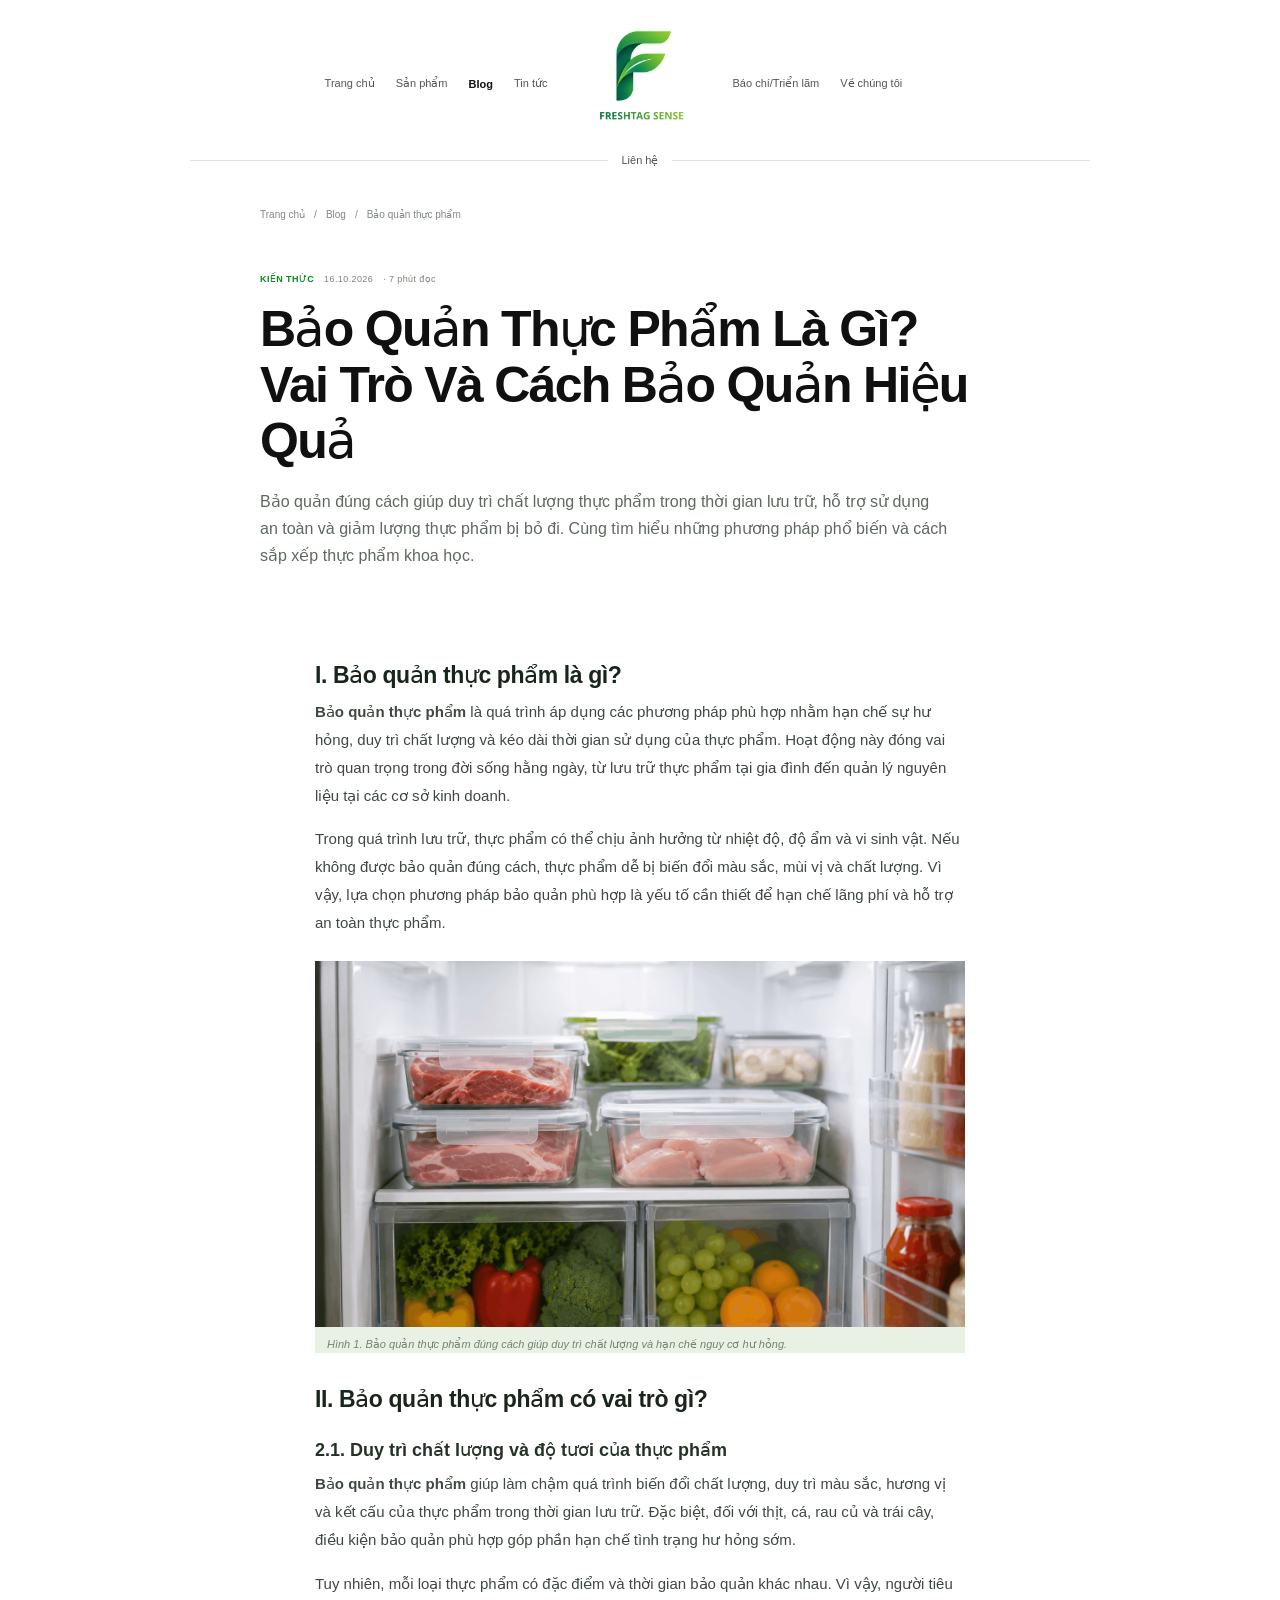
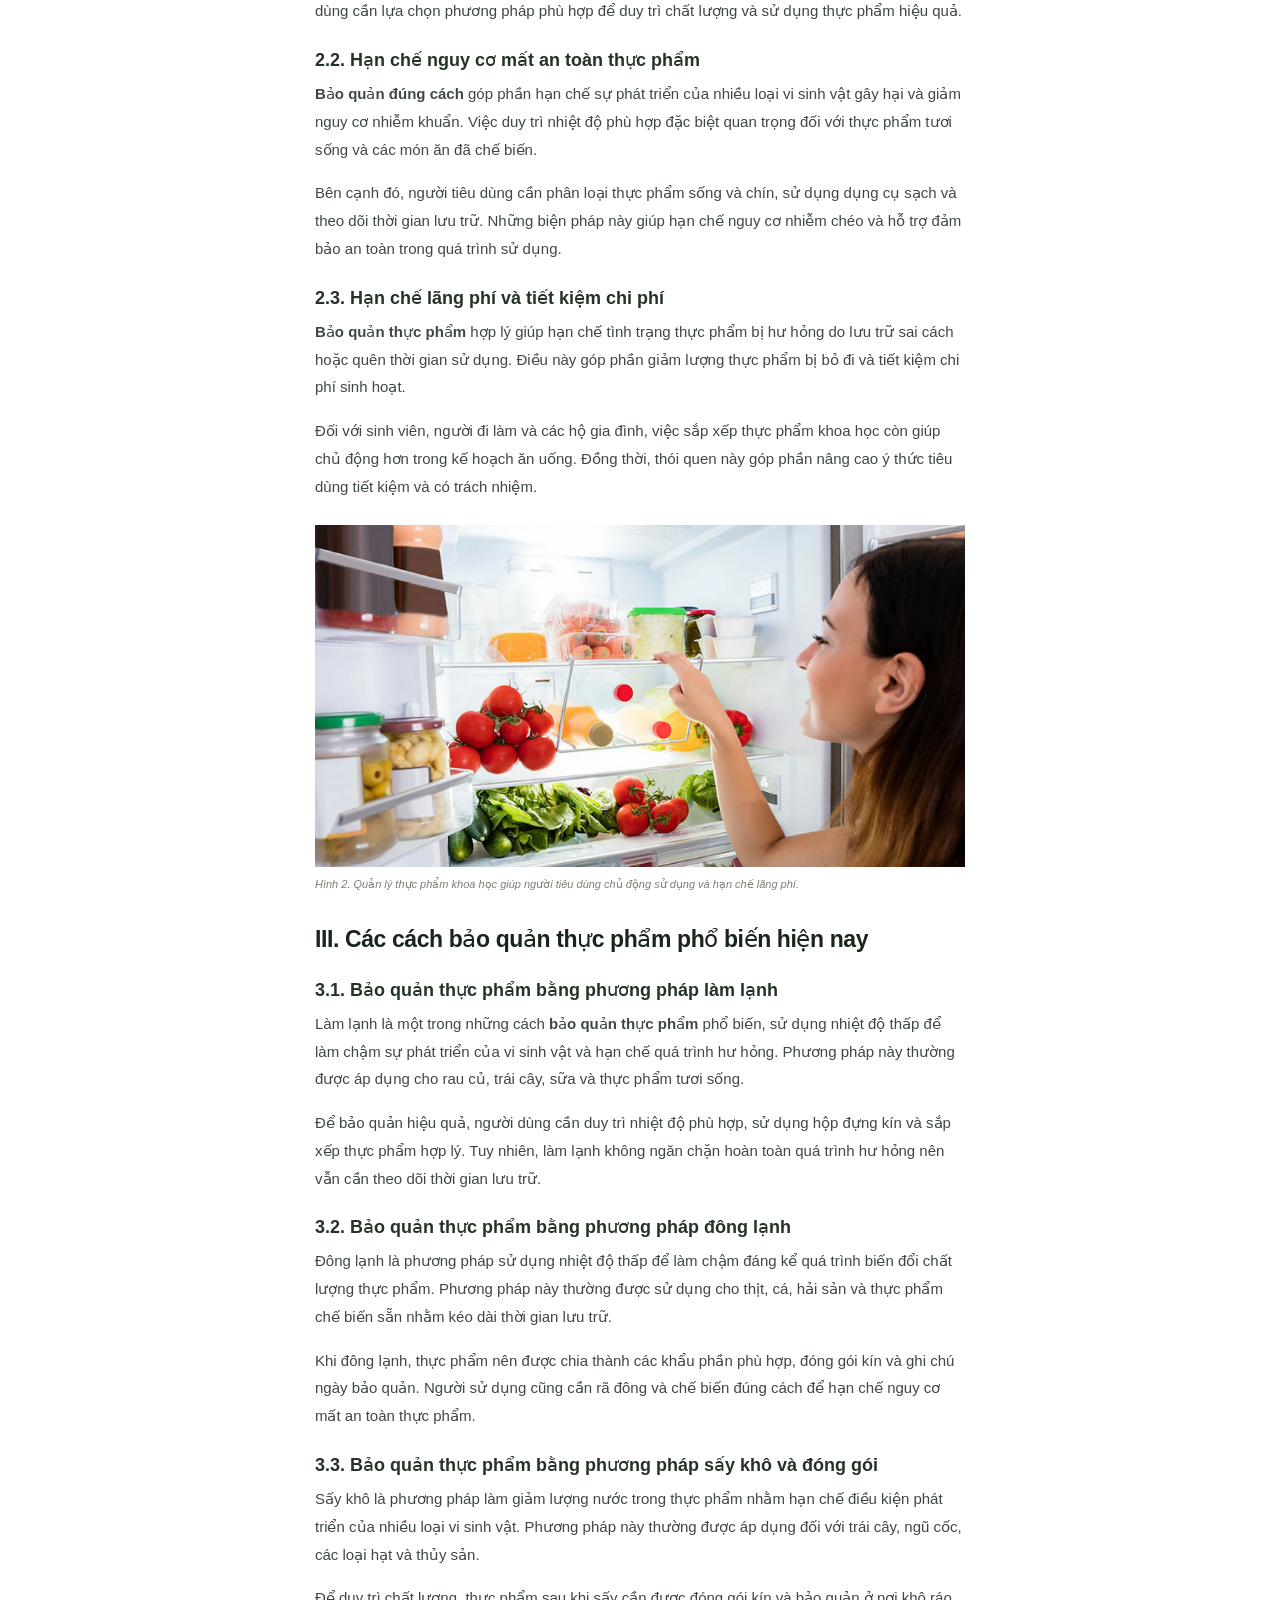
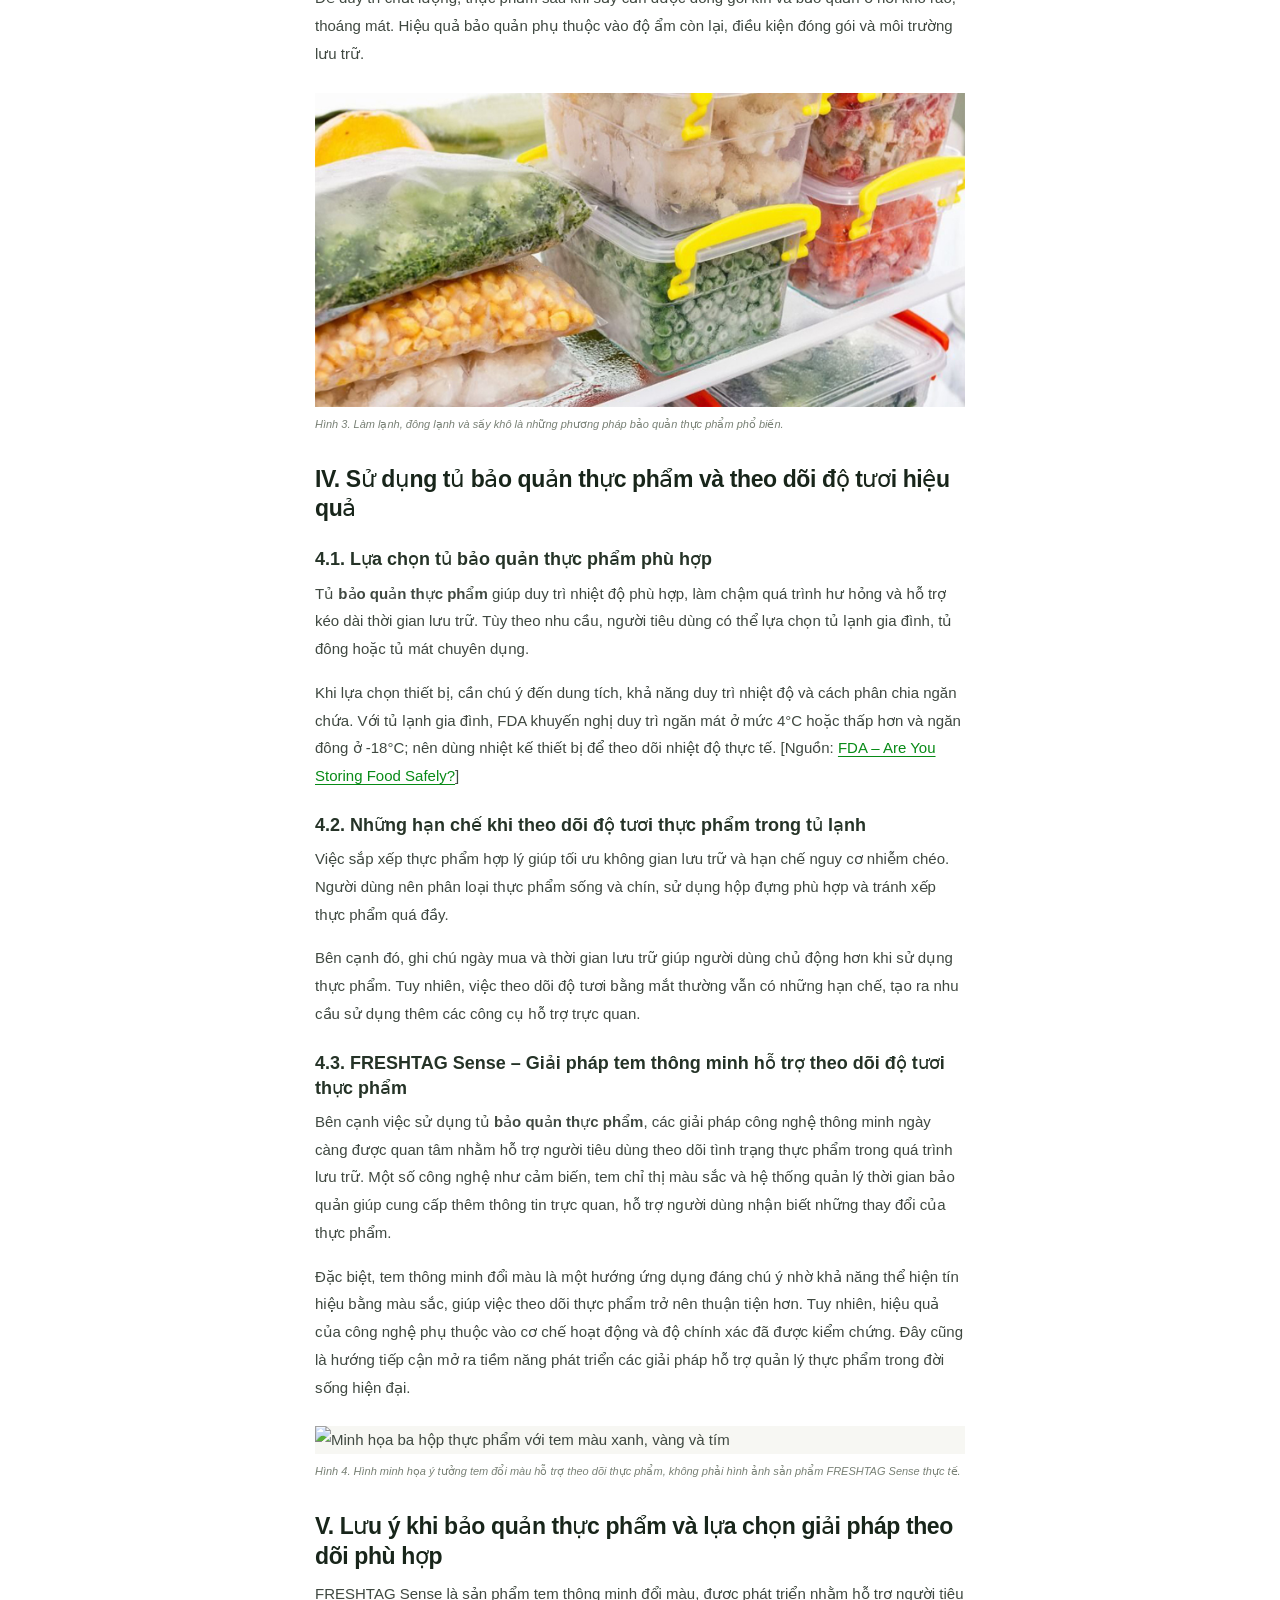
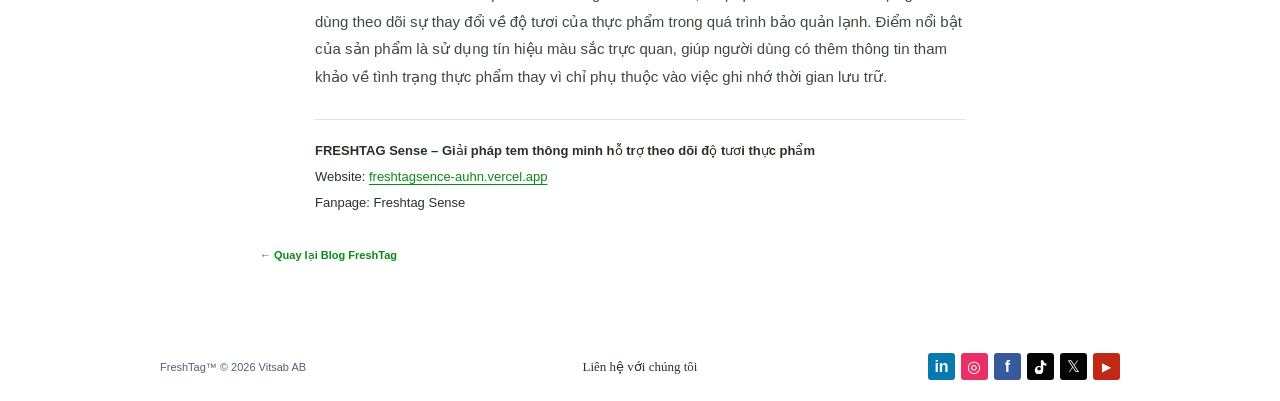
==== commit 5a0ab5ea: "logo" ====
--- a/bai-viet-bao-quan-thuc-pham.html
+++ b/bai-viet-bao-quan-thuc-pham.html
@@ -20,7 +20,7 @@
   <script type="application/ld+json">{"@context":"https://schema.org","@type":"BlogPosting","headline":"Bảo Quản Thực Phẩm Là Gì? Vai Trò Và Cách Bảo Quản Hiệu Quả","description":"Tìm hiểu vai trò của việc bảo quản thực phẩm, các cách làm lạnh, đông lạnh, sấy khô và mẹo sắp xếp để duy trì chất lượng thực phẩm.","image":"https://freshtag.vn/image/bao-quan-thuc-pham.svg","datePublished":"2026-10-16","dateModified":"2026-10-16","inLanguage":"vi","mainEntityOfPage":{"@type":"WebPage","@id":"https://freshtag.vn/bai-viet-bao-quan-thuc-pham.html"},"author":{"@type":"Organization","name":"FreshTag Sense"},"publisher":{"@type":"Organization","name":"FreshTag | Vitsab AB","url":"https://freshtag.vn/"}}</script>
 </head>
 <body>
-  <header class="site-header"><div class="header-main"><button class="menu-toggle" type="button" aria-label="Mở menu" aria-expanded="false"><span></span><span></span><span></span></button><nav class="nav-group nav-left" aria-label="Điều hướng chính"><a href="index.html">Trang chủ</a><a href="san-pham.html">Sản phẩm</a><a class="active" href="blog.html" aria-current="page">Blog</a><a href="index.html#gioi-thieu">Tin tức</a></nav><a class="brand" href="index.html" aria-label="FreshTag — trang chủ"><span class="stoplight" aria-hidden="true"><i></i><i></i><i></i></span><span class="brand-wording"><strong>Freshtag<sup>®</sup></strong><small>Temperature Monitoring<br>Made Simple<sup>®</sup></small></span></a><nav class="nav-group nav-right" aria-label="Thông tin"><a href="index.html#san-pham">Báo chí/Triển lãm</a><a href="index.html#gioi-thieu">Về chúng tôi</a></nav></div><div class="contact-row"><span></span><a href="mailto:hello@freshtag.vn">Liên hệ</a><span></span></div></header>
+  <header class="site-header"><div class="header-main"><button class="menu-toggle" type="button" aria-label="Mở menu" aria-expanded="false"><span></span><span></span><span></span></button><nav class="nav-group nav-left" aria-label="Điều hướng chính"><a href="index.html">Trang chủ</a><a href="san-pham.html">Sản phẩm</a><a class="active" href="blog.html" aria-current="page">Blog</a><a href="index.html#gioi-thieu">Tin tức</a></nav><a class="brand" href="index.html" aria-label="FreshTag Sense — trang chủ"><img class="brand-logo" src="./image/LOGO%20(1).png" alt="FreshTag Sense"></a><nav class="nav-group nav-right" aria-label="Thông tin"><a href="index.html#san-pham">Báo chí/Triển lãm</a><a href="index.html#gioi-thieu">Về chúng tôi</a></nav></div><div class="contact-row"><span></span><a href="mailto:hello@freshtag.vn">Liên hệ</a><span></span></div></header>
   <main class="page-content article-page">
     <nav class="breadcrumbs" aria-label="Điều hướng đường dẫn"><a href="index.html">Trang chủ</a><span>/</span><a href="blog.html">Blog</a><span>/</span><span>Bảo quản thực phẩm</span></nav>
     <article>
--- a/style.css
+++ b/style.css
@@ -22,6 +22,7 @@
 .nav-group a:hover, .contact-row a:hover, .footer-contact:hover { color: var(--green); }
 .chevron { margin-left: 3px; color: #777; }
 .brand { min-height: 114px; display: flex; align-items: center; justify-content: center; gap: 8px; color: var(--green); }
+.brand-logo { display: block; width: 118px; height: 118px; object-fit: contain; }
 .stoplight { display: flex; flex-direction: column; gap: 4px; }
 .stoplight i { width: 33px; height: 33px; display: block; border: 2px solid #bbb; border-radius: 50%; background: #078d13; box-shadow: 0 0 0 1px #eee; }
 .stoplight i:nth-child(2) { background: #ffd719; }
@@ -94,6 +95,7 @@
   .site-header { margin-top: 7px; }
   .header-main { min-height: 100px; grid-template-columns: 1fr 1fr; }
   .brand { grid-column: 1 / -1; grid-row: 1; min-height: 81px; }
+  .brand-logo { width: 82px; height: 82px; }
   .brand-wording strong { font-size: 24px; }
   .stoplight i { width: 27px; height: 27px; }
   .nav-group { display: none; position: absolute; z-index: 5; top: 88px; left: 0; right: 0; padding: 16px; background: #fff; box-shadow: 0 5px 12px #0002; flex-direction: column; align-items: flex-start; gap: 16px; }
@@ -144,3 +146,77 @@
 
 .tiktok { background: #050505; }
 .tiktok svg { width: 15px; height: 15px; fill: #fff; }
+
+/* Fresh food product page */
+.freshness-visual { max-width: 640px; margin: 44px auto 0; padding: 24px 34px 20px; border: 1px solid #e3eade; border-radius: 8px; background: #fff; text-align: left; box-shadow: 0 16px 40px #25411b0b; }
+.freshness-heading,.freshness-states { display: flex; justify-content: space-between; gap: 12px; }
+.freshness-heading { color: #7b8876; font-size: 8px; font-weight: 700; letter-spacing: 1.3px; }
+.freshness-track { height: 72px; position: relative; display: flex; align-items: center; justify-content: space-between; margin: 4px 8% 0; }
+.freshness-line { position: absolute; left: 0; right: 0; height: 4px; border-radius: 4px; background: linear-gradient(90deg,#4e9b46 0%,#d4bf43 52%,#dc5845 100%); }
+.freshness-node { z-index: 1; width: 27px; height: 27px; display: grid; place-items: center; border: 5px solid #fff; border-radius: 50%; box-shadow: 0 0 0 1px #e5e9e2; }
+.freshness-node i { width: 11px; height: 11px; border-radius: 50%; background: currentColor; }.node-green { color: #4b9942; }.node-yellow { color: #d2b83b; }.node-red { color: #d85240; }
+.freshness-states>div { display: flex; flex-direction: column; gap: 5px; }.freshness-states>div:nth-child(2) { text-align: center; }.freshness-states>div:last-child { text-align: right; }
+.freshness-states b { color: #33402f; font-size: 9px; letter-spacing: .4px; }.freshness-states small { color: #81897e; font-size: 10px; }
+.product-intro { padding-bottom: 50px; }
+.food-applications { padding: 48px 0 24px; border-top: 1px solid #e5e9e2; }
+.applications-heading { display: flex; align-items: end; justify-content: space-between; gap: 34px; margin-bottom: 25px; }.applications-heading h2 { max-width: 470px; margin: 0; font-size: 32px; line-height: 1.2; letter-spacing: -1px; }.applications-heading>p { max-width: 290px; margin: 0 0 3px; color: #687367; font-size: 12px; line-height: 1.7; }
+.food-grid { display: grid; grid-template-columns: repeat(4,1fr); gap: 14px; }
+.food-card { overflow: hidden; border: 1px solid #e6eae3; border-radius: 5px; background: #fff; }
+.food-art { height: 146px; position: relative; display: grid; place-items: center; overflow: hidden; background: linear-gradient(145deg,#e8f1e4,#f5f6ed); }
+.food-orbit { width: 110px; height: 110px; position: absolute; border: 1px solid #74966b55; border-radius: 50%; box-shadow: 0 0 0 16px #ffffff66,0 0 0 32px #ffffff44; }
+.food-symbol { z-index: 1; color: #4c8151; font-family: Georgia,serif; font-size: 63px; line-height: 1; text-shadow: 0 2px 0 #fff; }
+.food-tag { position: absolute; right: 10px; bottom: 10px; padding: 5px 7px; border: 1px solid #ffffffaa; border-radius: 2px; background: #ffffffc9; color: #456343; font-size: 7px; font-weight: 700; letter-spacing: 1px; }
+.food-seafood .food-art { background: linear-gradient(145deg,#e0eff0,#f2f6f2); }.food-seafood .food-symbol,.food-seafood .food-tag { color: #397883; }
+.food-meat .food-art { background: linear-gradient(145deg,#f5e7df,#faf3eb); }.food-meat .food-symbol,.food-meat .food-tag { color: #a15f4b; }
+.food-fish .food-art { background: linear-gradient(145deg,#e2edf0,#f1f5f2); }.food-fish .food-symbol,.food-fish .food-tag { color: #487788; }
+.food-copy { padding: 16px 15px 18px; }.food-index { color: #81917d; font-size: 8px; font-weight: 700; letter-spacing: 1px; }.food-copy h3 { margin: 9px 0 7px; color: #1b281c; font-size: 16px; line-height: 1.25; }.food-copy p { margin: 0; color: #697367; font-size: 11px; line-height: 1.65; }
+.application-note { display: flex; align-items: flex-start; gap: 9px; margin: 18px 0 0; color: #697367; font-size: 10px; line-height: 1.65; }.application-note>span { flex: 0 0 16px; height: 16px; display: grid; place-items: center; border-radius: 50%; background: #edf3e9; color: #587650; font-family: Georgia,serif; font-weight: 700; }
+.product-how { padding-top: 58px; }
+.use-steps { display: grid; gap: 14px; margin: 0; padding: 0; list-style: none; }.use-steps li { display: flex; flex-direction: column; gap: 3px; padding-left: 15px; border-left: 2px solid #b6cfaa; }.use-steps b { color: #354632; font-size: 12px; }.use-steps span { color: #707a6d; font-size: 11px; line-height: 1.55; }
+@media (max-width: 760px) {
+  .freshness-visual { margin-top: 32px; padding: 20px 18px 17px; }.freshness-track { height: 62px; margin-inline: 6%; }.freshness-states small { max-width: 95px; font-size: 9px; }
+  .food-applications { padding-top: 35px; }.applications-heading { align-items: flex-start; flex-direction: column; gap: 12px; }.applications-heading h2 { font-size: 28px; }.applications-heading>p { max-width: 520px; }
+  .food-grid { grid-template-columns: 1fr 1fr; gap: 12px; }.food-art { height: 125px; }.food-copy { padding: 13px 12px 15px; }
+}
+@media (max-width: 420px) {
+  .freshness-visual { padding-inline: 13px; }.freshness-heading { font-size: 7px; }.freshness-states b { font-size: 8px; }.freshness-states small { max-width: 82px; font-size: 8px; }
+  .food-grid { gap: 9px; }.food-art { height: 110px; }.food-orbit { width: 82px; height: 82px; }.food-symbol { font-size: 52px; }.food-copy h3 { font-size: 14px; }.food-copy p { font-size: 10px; }
+}
+.food-art { isolation: isolate; }
+.food-art img { position: absolute; inset: 0; z-index: -1; width: 100%; height: 100%; object-fit: cover; }
+.food-tag { z-index: 1; }
+.food-credit { display: inline-block; margin-top: 10px; color: #869082; font-size: 9px; line-height: 1.4; }
+.food-credit:hover { color: var(--green); text-decoration: underline; }
+
+/* Application cards inspired by the supplied reference */
+.food-applications { padding: 50px 0 28px; border-top: 0; }
+.applications-heading { display: block; margin-bottom: 30px; }
+.applications-title-wrap { display: flex; align-items: center; gap: 17px; }
+.applications-number { flex: 0 0 58px; width: 58px; height: 58px; display: grid; place-items: center; border-radius: 18px; background: linear-gradient(145deg,#18ad58,#078a42); box-shadow: 0 9px 20px #078a1630; color: #fff; font-size: 25px; font-weight: 800; }
+.applications-title-wrap h2 { margin: 0 0 5px; color: #172033; font-size: clamp(22px,3vw,30px); line-height: 1.15; letter-spacing: -.7px; }
+.applications-title-wrap h2 span { color: #738092; font-size: .68em; font-weight: 500; letter-spacing: -.2px; }
+.applications-title-wrap p { margin: 0; color: #758093; font-size: 14px; line-height: 1.5; }
+.food-grid { grid-template-columns: repeat(4,minmax(0,1fr)); gap: 16px; }
+.food-card { min-height: 205px; padding: 20px 12px 18px; border: 1px solid #e1e8f0; border-radius: 19px; background: #f7f9fc; box-shadow: 0 3px 6px #182a3d0a; text-align: center; transition: transform .2s ease,box-shadow .2s ease,border-color .2s ease; }
+.food-card:hover { transform: translateY(-4px); border-color: #c9dfcf; box-shadow: 0 12px 24px #183d2412; }
+.food-art { width: 78px; height: 78px; margin: 0 auto 10px; border: 4px solid #fff; border-radius: 50%; background: #eaf0e8; box-shadow: 0 3px 10px #2036221a; }
+.food-art img { position: absolute; inset: 0; z-index: 0; width: 100%; height: 100%; border-radius: 50%; object-fit: cover; }
+.food-art-label { display: none; }
+.food-copy { padding: 0; }
+.food-index { display: none; }
+.food-copy h3 { margin: 4px 0 6px; color: #182234; font-size: 17px; line-height: 1.3; }
+.food-copy p { margin: 0; color: #788395; font-size: 12px; line-height: 1.5; }
+.application-note { margin: 19px 0 0; font-size: 10px; }
+.food-credits { display: flex; flex-wrap: wrap; gap: 7px 15px; margin: 10px 0 0 25px; }
+.food-credits a { color: #9aa3af; font-size: 9px; }.food-credits a:hover { color: var(--green); text-decoration: underline; }
+@media (max-width: 760px) {
+  .food-applications { padding-top: 38px; }.applications-heading { margin-bottom: 23px; }
+  .food-grid { grid-template-columns: repeat(2,minmax(0,1fr)); gap: 13px; }
+  .food-card { min-height: 185px; padding: 17px 10px; }.food-art { width: 72px; height: 72px; }
+  .food-credits { margin-left: 0; }
+}
+@media (max-width: 420px) {
+  .applications-title-wrap { align-items: flex-start; gap: 12px; }.applications-number { flex-basis: 48px; width: 48px; height: 48px; border-radius: 15px; font-size: 21px; }
+  .applications-title-wrap h2 { font-size: 21px; }.applications-title-wrap h2 span { display: block; margin-top: 2px; font-size: 13px; }
+  .applications-title-wrap p { font-size: 12px; }.food-grid { gap: 10px; }.food-card { min-height: 174px; border-radius: 15px; }.food-art { width: 66px; height: 66px; }
+}
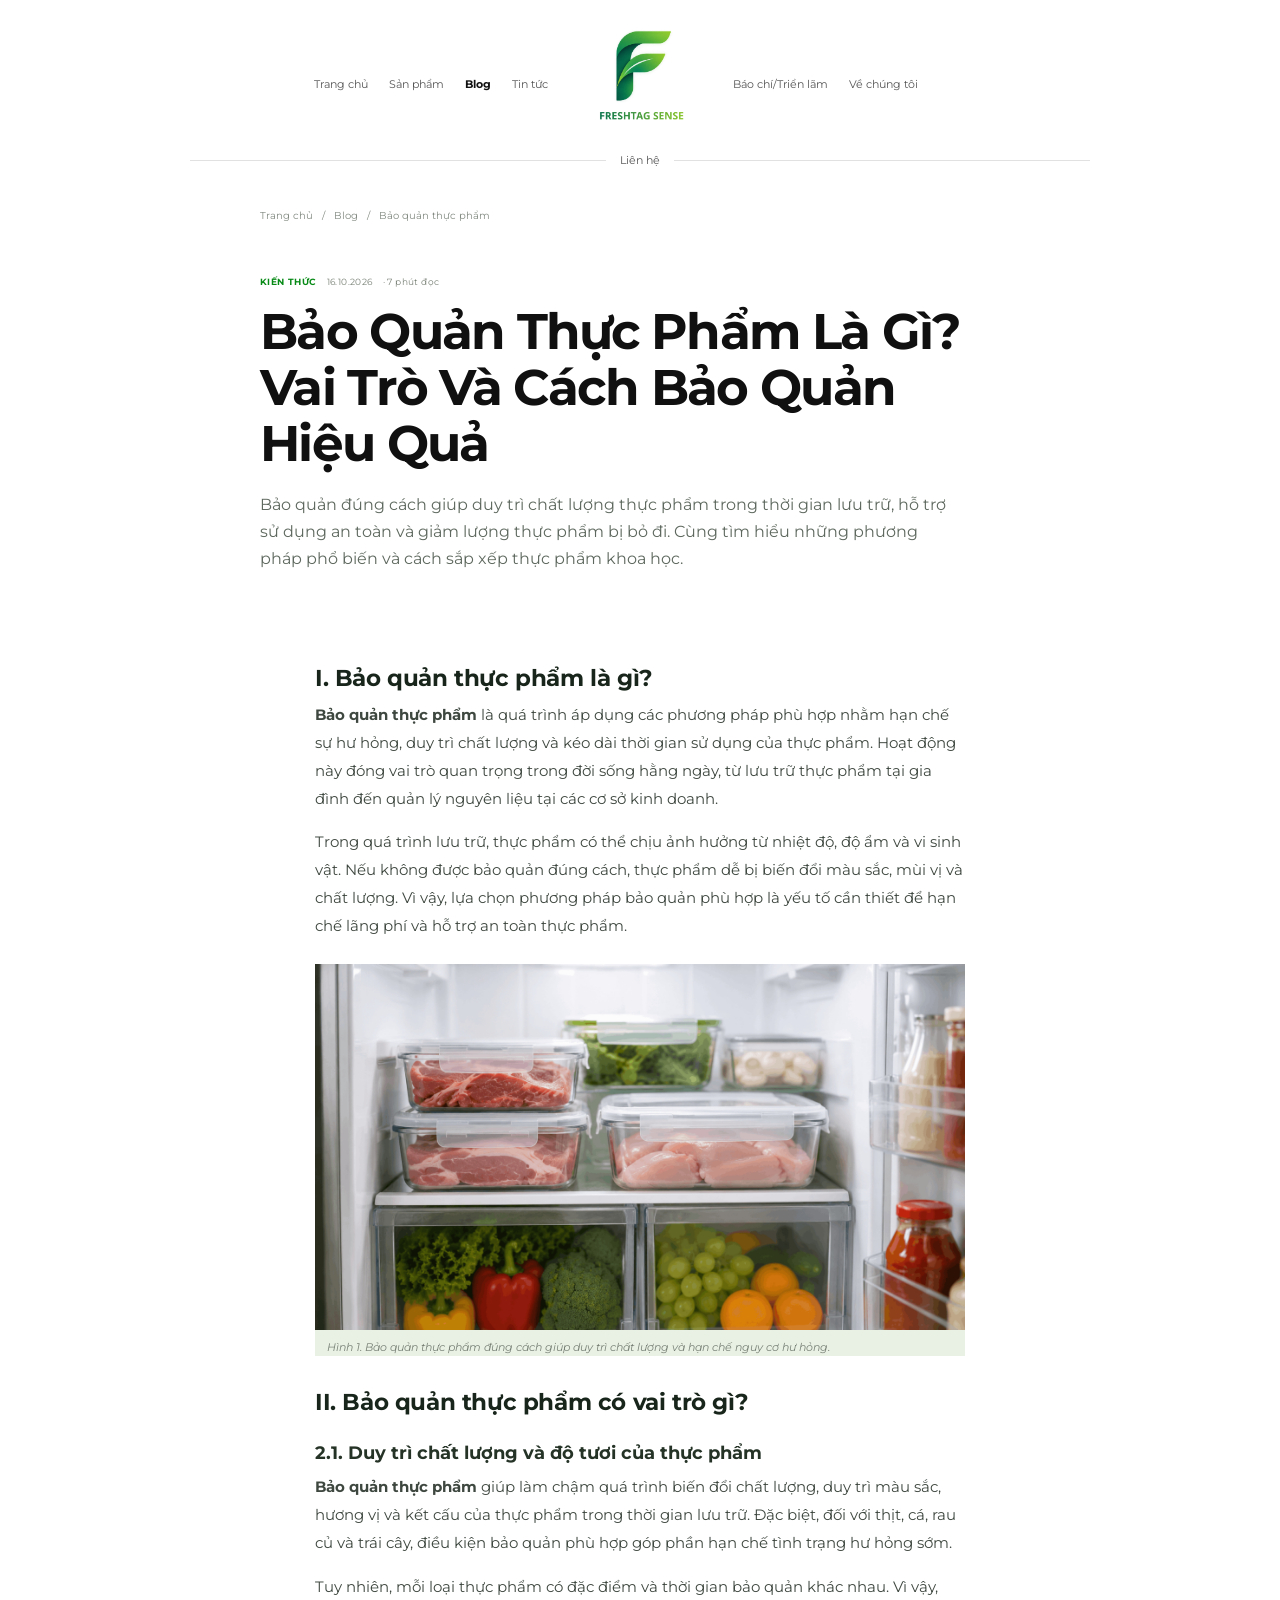
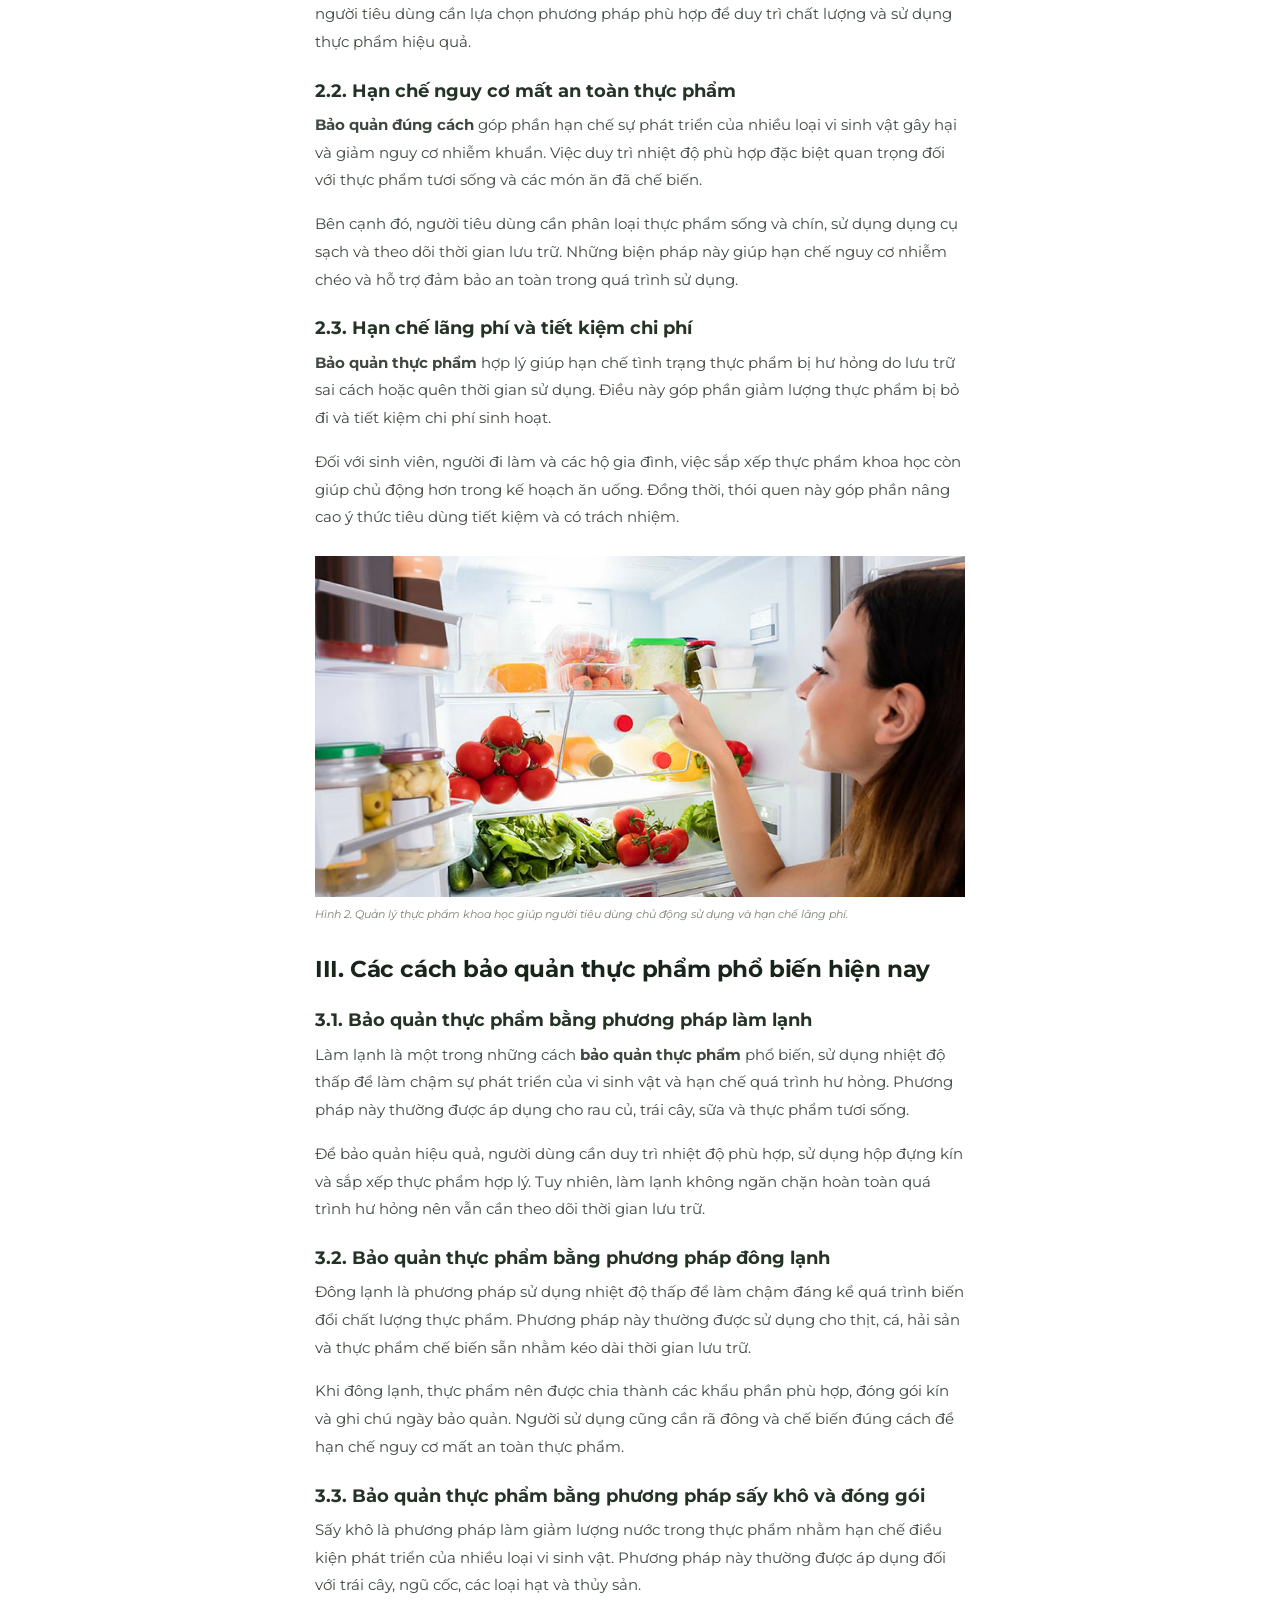
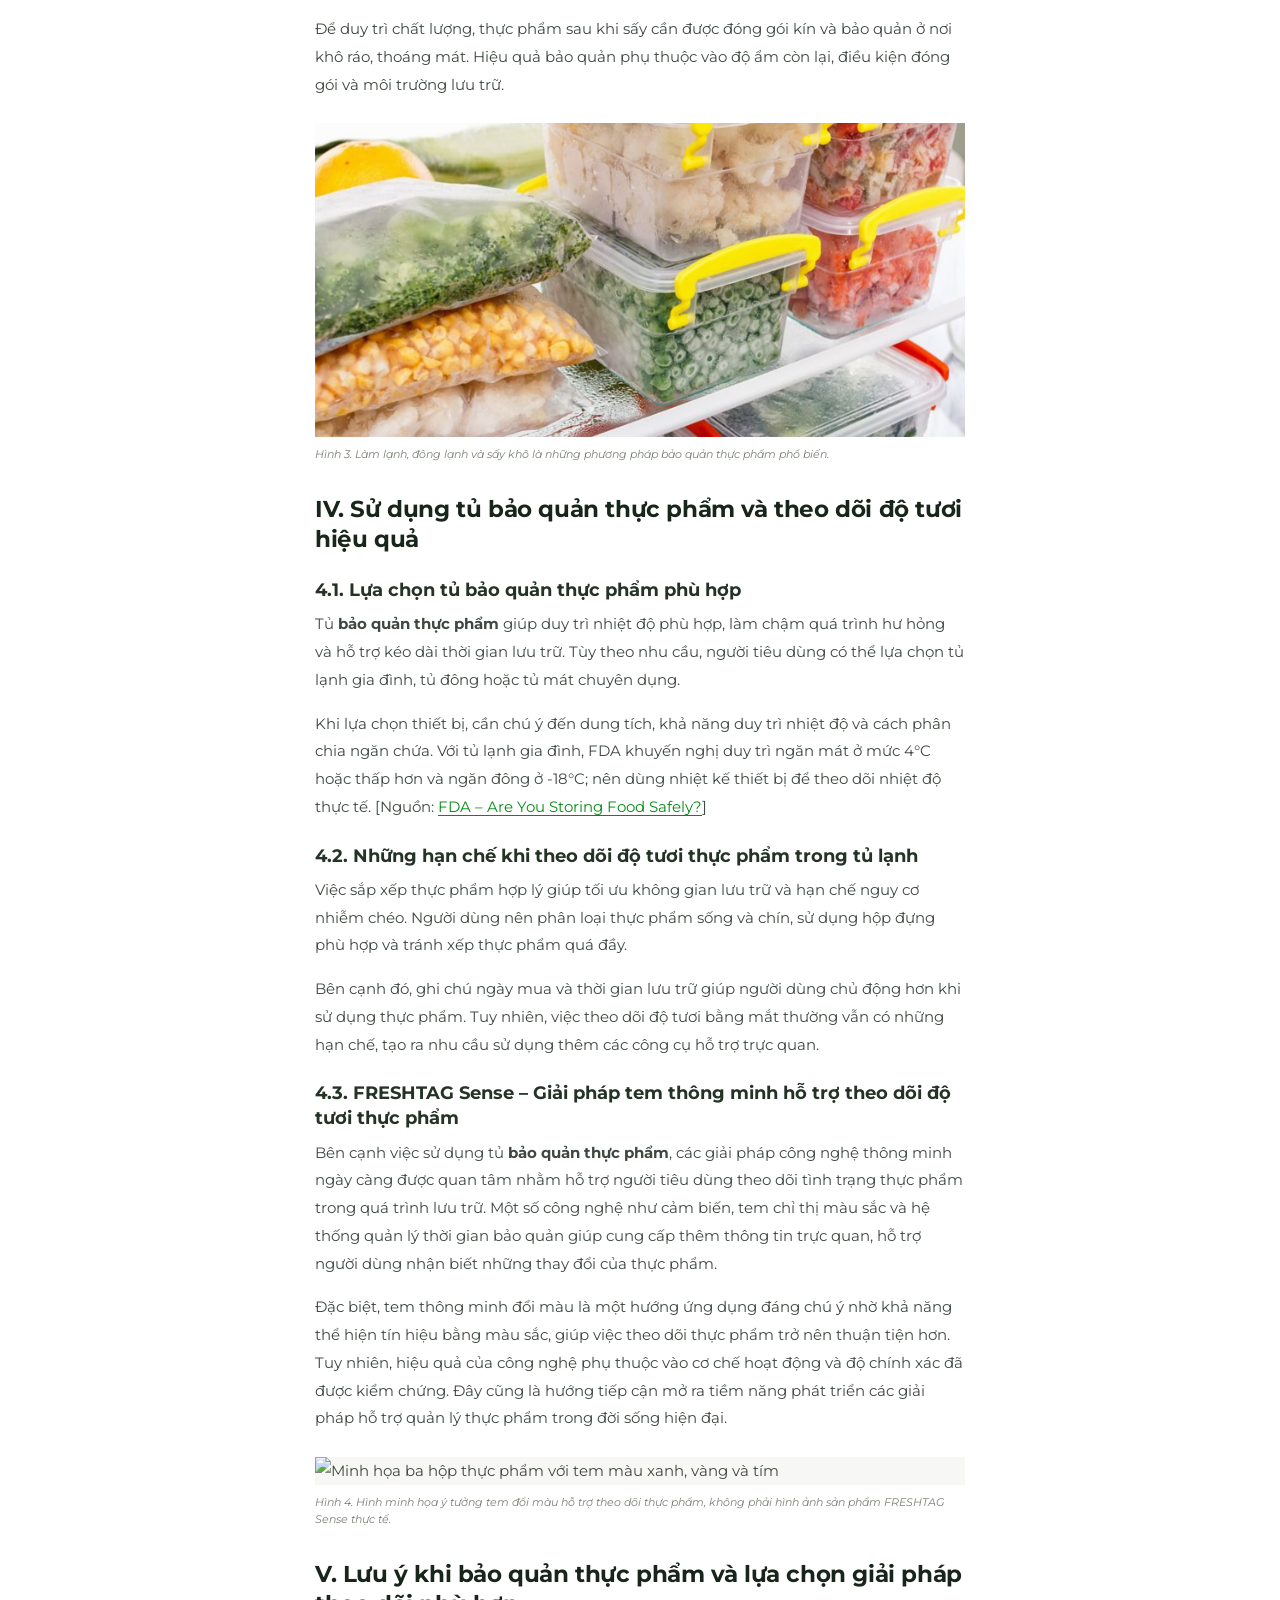
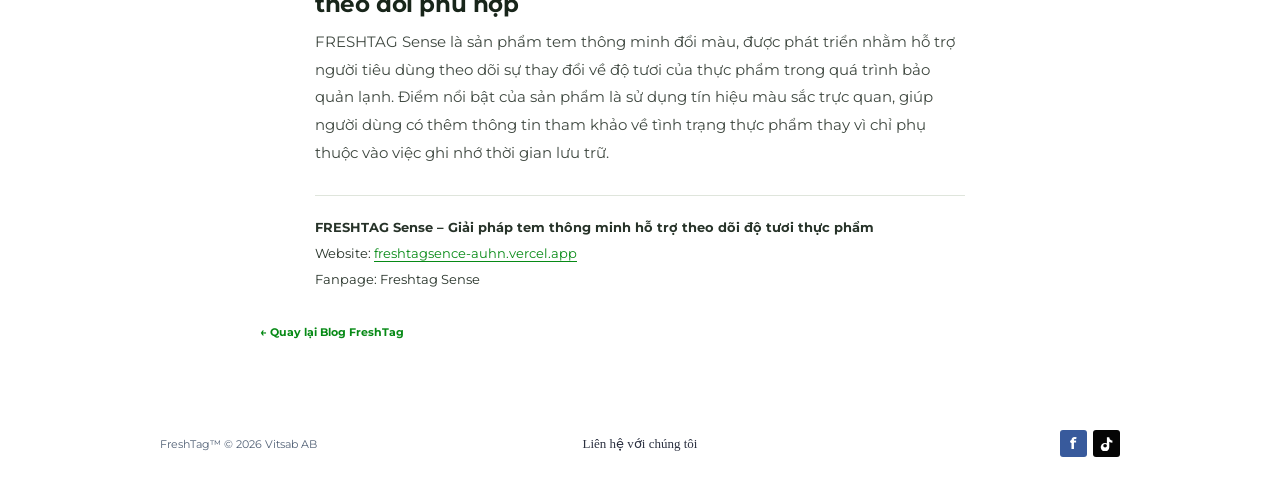
==== commit 8499b0ac: "thông tin" ====
--- a/bai-viet-bao-quan-thuc-pham.html
+++ b/bai-viet-bao-quan-thuc-pham.html
@@ -15,6 +15,7 @@
   <title>Bảo Quản Thực Phẩm Là Gì? Vai Trò Và Cách Bảo Quản Hiệu Quả | FreshTag</title>
   <link rel="preconnect" href="https://fonts.googleapis.com">
   <link rel="preconnect" href="https://fonts.gstatic.com" crossorigin>
+  <link href="https://fonts.googleapis.com/css2?family=Montserrat:wght@400;500;600;700;800&display=swap" rel="stylesheet">
   <link rel="stylesheet" href="style.css">
   <script src="script.js" defer></script>
   <script type="application/ld+json">{"@context":"https://schema.org","@type":"BlogPosting","headline":"Bảo Quản Thực Phẩm Là Gì? Vai Trò Và Cách Bảo Quản Hiệu Quả","description":"Tìm hiểu vai trò của việc bảo quản thực phẩm, các cách làm lạnh, đông lạnh, sấy khô và mẹo sắp xếp để duy trì chất lượng thực phẩm.","image":"https://freshtag.vn/image/bao-quan-thuc-pham.svg","datePublished":"2026-10-16","dateModified":"2026-10-16","inLanguage":"vi","mainEntityOfPage":{"@type":"WebPage","@id":"https://freshtag.vn/bai-viet-bao-quan-thuc-pham.html"},"author":{"@type":"Organization","name":"FreshTag Sense"},"publisher":{"@type":"Organization","name":"FreshTag | Vitsab AB","url":"https://freshtag.vn/"}}</script>
@@ -74,6 +75,6 @@
     </article>
     <a class="text-link article-back" href="blog.html">← Quay lại Blog FreshTag</a>
   </main>
-  <footer class="site-footer"><span>FreshTag™ © <span data-current-year>2026</span> Vitsab AB</span><a class="footer-contact" href="mailto:hello@freshtag.vn">Liên hệ với chúng tôi</a><nav class="social-links" aria-label="Mạng xã hội"><a class="social linkedin" href="https://www.linkedin.com/" aria-label="LinkedIn">in</a><a class="social instagram" href="https://www.instagram.com/" aria-label="Instagram">◎</a><a class="social facebook" href="https://www.facebook.com/share/1HzNCkE6PV/" aria-label="Facebook" target="_blank" rel="noopener noreferrer">f</a><a class="social tiktok" href="https://www.tiktok.com/@freshtagsense" aria-label="TikTok" target="_blank" rel="noopener noreferrer"><svg viewBox="0 0 24 24" aria-hidden="true" focusable="false"><path d="M19.59 6.69a4.83 4.83 0 0 1-3.16-4.2V2h-3.8v13.67a2.9 2.9 0 0 1-2.9 2.9 2.9 2.9 0 1 1 2.9-2.9v-3.9a6.8 6.8 0 1 0 3.8 6.1V9.2a8.55 8.55 0 0 0 5 1.6V7a4.8 4.8 0 0 1-1.84-.31Z"/></svg></a><a class="social x-social" href="https://x.com/" aria-label="X">𝕏</a><a class="social youtube" href="https://www.youtube.com/" aria-label="YouTube">▶</a></nav></footer>
+  <footer class="site-footer"><span>FreshTag™ © <span data-current-year>2026</span> Vitsab AB</span><a class="footer-contact" href="mailto:hello@freshtag.vn">Liên hệ với chúng tôi</a><nav class="social-links" aria-label="Mạng xã hội"><a class="social facebook" href="https://www.facebook.com/share/1HzNCkE6PV/" aria-label="Facebook" target="_blank" rel="noopener noreferrer">f</a><a class="social tiktok" href="https://www.tiktok.com/@freshtagsense" aria-label="TikTok" target="_blank" rel="noopener noreferrer"><svg viewBox="0 0 24 24" aria-hidden="true" focusable="false"><path d="M19.59 6.69a4.83 4.83 0 0 1-3.16-4.2V2h-3.8v13.67a2.9 2.9 0 0 1-2.9 2.9 2.9 2.9 0 1 1 2.9-2.9v-3.9a6.8 6.8 0 1 0 3.8 6.1V9.2a8.55 8.55 0 0 0 5 1.6V7a4.8 4.8 0 0 1-1.84-.31Z"/></svg></a></nav></footer>
 </body>
 </html>
--- a/style.css
+++ b/style.css
@@ -1,5 +1,5 @@
 :root {
-  font-family: Roboto, Arial, sans-serif;
+  font-family: Montserrat, Arial, sans-serif;
   color: #101010;
   background: #fff;
   font-synthesis: none;
@@ -61,6 +61,7 @@
 .arrow-green { color: #a8c95c; }.arrow-red { color: #f16349; }
 .video-intro { display: grid; grid-template-columns: 1fr 1fr; align-items: center; gap: 8%; margin: 28px 0 58px; }
 .video-frame { width: 100%; aspect-ratio: 16 / 9; background: #eee; }
+.video-frame.tiktok-frame { width: min(100%,340px); aspect-ratio: 9 / 16; margin-inline: auto; background: #000; }
 .video-frame iframe { width: 100%; height: 100%; border: 0; display: block; }
 .video-copy { color: #667183; text-align: center; font-size: 12px; line-height: 1.7; font-style: italic; }
 .video-copy p { margin: 7px 0; }
@@ -84,6 +85,21 @@
 .visual-label { width: 190px; min-height: 116px; padding: 14px; display: grid; grid-template-columns: 1fr 48px; align-content: center; color: #fff; text-align: left; background: linear-gradient(110deg,#468b2c 0 68%,#f2f0dd 68%); box-shadow: 0 12px 25px #15280c22; transform: rotate(-4deg); }
 .visual-label>b { font-size: 13px; }.visual-label>b sup { font-size: 7px; }.visual-label>span { font-size: 6px; letter-spacing: 1px; }.visual-label>.visual-dot { grid-column: 2; grid-row: 1 / 3; align-self: center; width: 40px; height: 40px; border-radius: 50%; background: #8cb43e; border: 3px solid #ffffff99; box-shadow: 0 2px 5px #0003; }.visual-label>strong { grid-column: 1 / -1; margin-top: 15px; font-size: 8px; letter-spacing: 1px; }.visual-warn { transform: rotate(4deg); background: linear-gradient(110deg,#dc8e27 0 68%,#f2f0dd 68%); }.visual-warn>.visual-dot { background: #e0a52e; }.visual-arrow { color: #82917e; font-size: 24px; }
 .product-section { display: grid; grid-template-columns: 1fr 1fr; gap: 12%; align-items: start; padding: 78px 4% 56px; }.product-section h2,.product-cta h2,.blog-cta h2 { margin: 0; font-size: 32px; line-height: 1.2; letter-spacing: -1px; }.product-copy { color: #606b60; font-size: 14px; line-height: 1.8; }.product-copy p:first-child { margin-top: 0; }
+.product-banners { display: grid; grid-template-columns: minmax(0,1fr); gap: 8px; margin: 4px 0 54px; }
+.banner-green,.banner-red { min-width: 0; padding: 10px 26px 0; border: 0; border-radius: 0; background: #fff; }
+.banner-red { padding-top: 0; }
+.banner-green h2,.banner-red h2 { margin: 0 0 8px; color: #16834b; font-size: 22px; text-align: center; }
+.banner-red h2 { color: #c43f43; }
+.banner-carousel { position: relative; overflow: hidden; }
+.banner-slide { width: 100%; aspect-ratio: 16 / 7; margin: 0; background: transparent; }
+.banner-slide[hidden] { display: none; }
+.banner-slide img { display: block; width: 100%; height: 100%; margin: 0; object-fit: cover; object-position: center; }
+.carousel-arrow { position: absolute; top: 50%; z-index: 1; width: 42px; height: 42px; display: grid; place-items: center; padding: 0; transform: translateY(-50%); border: 0; border-radius: 50%; background: #ffffffdf; color: #243329; box-shadow: 0 2px 8px #0002; font-size: 32px; line-height: 1; cursor: pointer; }
+.carousel-prev { left: 8px; }.carousel-next { right: 8px; }
+.carousel-arrow:focus-visible,.carousel-dots button:focus-visible { outline: 3px solid #2678d4; outline-offset: 3px; }
+.carousel-dots { position: absolute; right: 0; bottom: 8px; left: 0; display: flex; justify-content: center; gap: 7px; }
+.carousel-dots button { width: 11px; height: 11px; padding: 0; border: 1px solid #fff; border-radius: 50%; background: #75807599; box-shadow: 0 1px 3px #0004; cursor: pointer; }
+.banner-red .carousel-dots button[aria-current="true"] { background: #d6474d; }.banner-green .carousel-dots button[aria-current="true"] { background: #148d4d; }.carousel-dots button[aria-current="true"] { transform: scale(1.2); }
 .benefit-grid { display: grid; grid-template-columns: repeat(3,1fr); border-top: 1px solid #e2e8df; border-bottom: 1px solid #e2e8df; }.benefit-grid article { padding: 27px 25px 32px; }.benefit-grid article+article { border-left: 1px solid #e2e8df; }.benefit-number { color: #83a77c; font-size: 11px; }.benefit-grid h3 { margin: 16px 0 9px; font-size: 19px; }.benefit-grid p,.product-cta p:not(.eyebrow),.blog-cta p:not(.eyebrow) { margin: 0; color: #667166; font-size: 13px; line-height: 1.7; }
 .product-cta,.blog-cta { margin-top: 55px; padding: 32px 36px; display: flex; align-items: center; justify-content: space-between; gap: 30px; background: #f4f7f1; }.product-cta h2,.blog-cta h2 { max-width: 500px; margin-bottom: 9px; font-size: 25px; }.product-cta p:not(.eyebrow) { max-width: 520px; }
 .blog-heading { padding: 54px 0 30px; text-align: center; }.blog-heading h1 { font-size: clamp(36px,5vw,52px); }.blog-heading .lead { margin-bottom: 0; }
@@ -112,7 +128,7 @@
   .video-intro { grid-template-columns: 1fr; gap: 17px; margin: 22px 0 38px; }
   .video-copy { font-size: 12px; }
   .about-copy { font-size: 12px; text-align: left; margin-bottom: 50px; }
-  .product-page,.blog-page { padding-bottom: 42px; }.product-hero { padding: 44px 7% 30px; }.product-hero h1,.blog-heading h1 { letter-spacing: -1.2px; }.lead { font-size: 14px; }.product-visual { gap: 12px; padding: 15px 8px; }.visual-label { width: min(38%,190px); min-height: 100px; padding: 10px; }.visual-arrow { font-size: 18px; }.product-section { grid-template-columns: 1fr; gap: 20px; padding: 52px 2% 35px; }.product-section h2 { font-size: 28px; }.benefit-grid { grid-template-columns: 1fr; }.benefit-grid article { padding: 20px 4px; }.benefit-grid article+article { border-left: 0; border-top: 1px solid #e2e8df; }.benefit-grid h3 { margin: 9px 0 5px; }.product-cta,.blog-cta { align-items: flex-start; flex-direction: column; padding: 25px 22px; gap: 18px; }.featured-post { grid-template-columns: 1fr; }.featured-art { min-height: 220px; }.featured-copy { padding: 25px 7%; }.featured-copy h2 { font-size: 24px; }.post-grid { grid-template-columns: 1fr 1fr; gap: 13px; }.post-art { height: 120px; }.post-card-copy { padding: 14px; }.post-card h3 { font-size: 15px; }.blog-heading { padding-top: 40px; }
+  .product-page,.blog-page { padding-bottom: 42px; }.product-hero { padding: 44px 7% 30px; }.product-hero h1,.blog-heading h1 { letter-spacing: -1.2px; }.lead { font-size: 14px; }.product-visual { gap: 12px; padding: 15px 8px; }.visual-label { width: min(38%,190px); min-height: 100px; padding: 10px; }.visual-arrow { font-size: 18px; }.product-section { grid-template-columns: 1fr; gap: 20px; padding: 52px 2% 35px; }.product-section h2 { font-size: 28px; }.product-banners { grid-template-columns: 1fr; gap: 6px; margin-bottom: 38px; }.banner-green,.banner-red { padding: 8px 13px 0; }.banner-red { padding-top: 0; }.banner-slide { aspect-ratio: 16 / 7; }.carousel-arrow { width: 36px; height: 36px; font-size: 28px; }.benefit-grid { grid-template-columns: 1fr; }.benefit-grid article { padding: 20px 4px; }.benefit-grid article+article { border-left: 0; border-top: 1px solid #e2e8df; }.benefit-grid h3 { margin: 9px 0 5px; }.product-cta,.blog-cta { align-items: flex-start; flex-direction: column; padding: 25px 22px; gap: 18px; }.featured-post { grid-template-columns: 1fr; }.featured-art { min-height: 220px; }.featured-copy { padding: 25px 7%; }.featured-copy h2 { font-size: 24px; }.post-grid { grid-template-columns: 1fr 1fr; gap: 13px; }.post-art { height: 120px; }.post-card-copy { padding: 14px; }.post-card h3 { font-size: 15px; }.blog-heading { padding-top: 40px; }
   .article-page { padding-top: 15px; padding-bottom: 45px; }.article-header { padding: 32px 0 20px; }.article-header h1 { letter-spacing: -1px; }.article-intro { font-size: 14px; }.article-cover { height: 220px; }.article-body { font-size: 14px; }.article-body h2 { font-size: 21px; }
   .site-footer { grid-template-columns: 1fr auto; gap: 15px; padding: 15px 0; }
   .footer-contact { justify-self: start; grid-row: 2; }
@@ -198,6 +214,9 @@
 .applications-title-wrap p { margin: 0; color: #758093; font-size: 14px; line-height: 1.5; }
 .food-grid { grid-template-columns: repeat(4,minmax(0,1fr)); gap: 16px; }
 .food-card { min-height: 205px; padding: 20px 12px 18px; border: 1px solid #e1e8f0; border-radius: 19px; background: #f7f9fc; box-shadow: 0 3px 6px #182a3d0a; text-align: center; transition: transform .2s ease,box-shadow .2s ease,border-color .2s ease; }
+.food-product { display: flex; flex-direction: column; align-items: center; justify-content: center; padding: 10px; }
+.food-product .food-art { width: 140px; height: 140px; }
+.food-product .food-art,.food-product .food-art img { border-radius: 0; }
 .food-card:hover { transform: translateY(-4px); border-color: #c9dfcf; box-shadow: 0 12px 24px #183d2412; }
 .food-art { width: 78px; height: 78px; margin: 0 auto 10px; border: 4px solid #fff; border-radius: 50%; background: #eaf0e8; box-shadow: 0 3px 10px #2036221a; }
 .food-art img { position: absolute; inset: 0; z-index: 0; width: 100%; height: 100%; border-radius: 50%; object-fit: cover; }
@@ -212,11 +231,11 @@
 @media (max-width: 760px) {
   .food-applications { padding-top: 38px; }.applications-heading { margin-bottom: 23px; }
   .food-grid { grid-template-columns: repeat(2,minmax(0,1fr)); gap: 13px; }
-  .food-card { min-height: 185px; padding: 17px 10px; }.food-art { width: 72px; height: 72px; }
+  .food-card { min-height: 185px; padding: 17px 10px; }.food-art { width: 72px; height: 72px; }.food-product .food-art { width: 120px; height: 120px; }
   .food-credits { margin-left: 0; }
 }
 @media (max-width: 420px) {
   .applications-title-wrap { align-items: flex-start; gap: 12px; }.applications-number { flex-basis: 48px; width: 48px; height: 48px; border-radius: 15px; font-size: 21px; }
   .applications-title-wrap h2 { font-size: 21px; }.applications-title-wrap h2 span { display: block; margin-top: 2px; font-size: 13px; }
-  .applications-title-wrap p { font-size: 12px; }.food-grid { gap: 10px; }.food-card { min-height: 174px; border-radius: 15px; }.food-art { width: 66px; height: 66px; }
-}
+  .applications-title-wrap p { font-size: 12px; }.food-grid { gap: 10px; }.food-card { min-height: 174px; border-radius: 15px; }.food-art { width: 66px; height: 66px; }.food-product .food-art { width: 100px; height: 100px; }
+}
